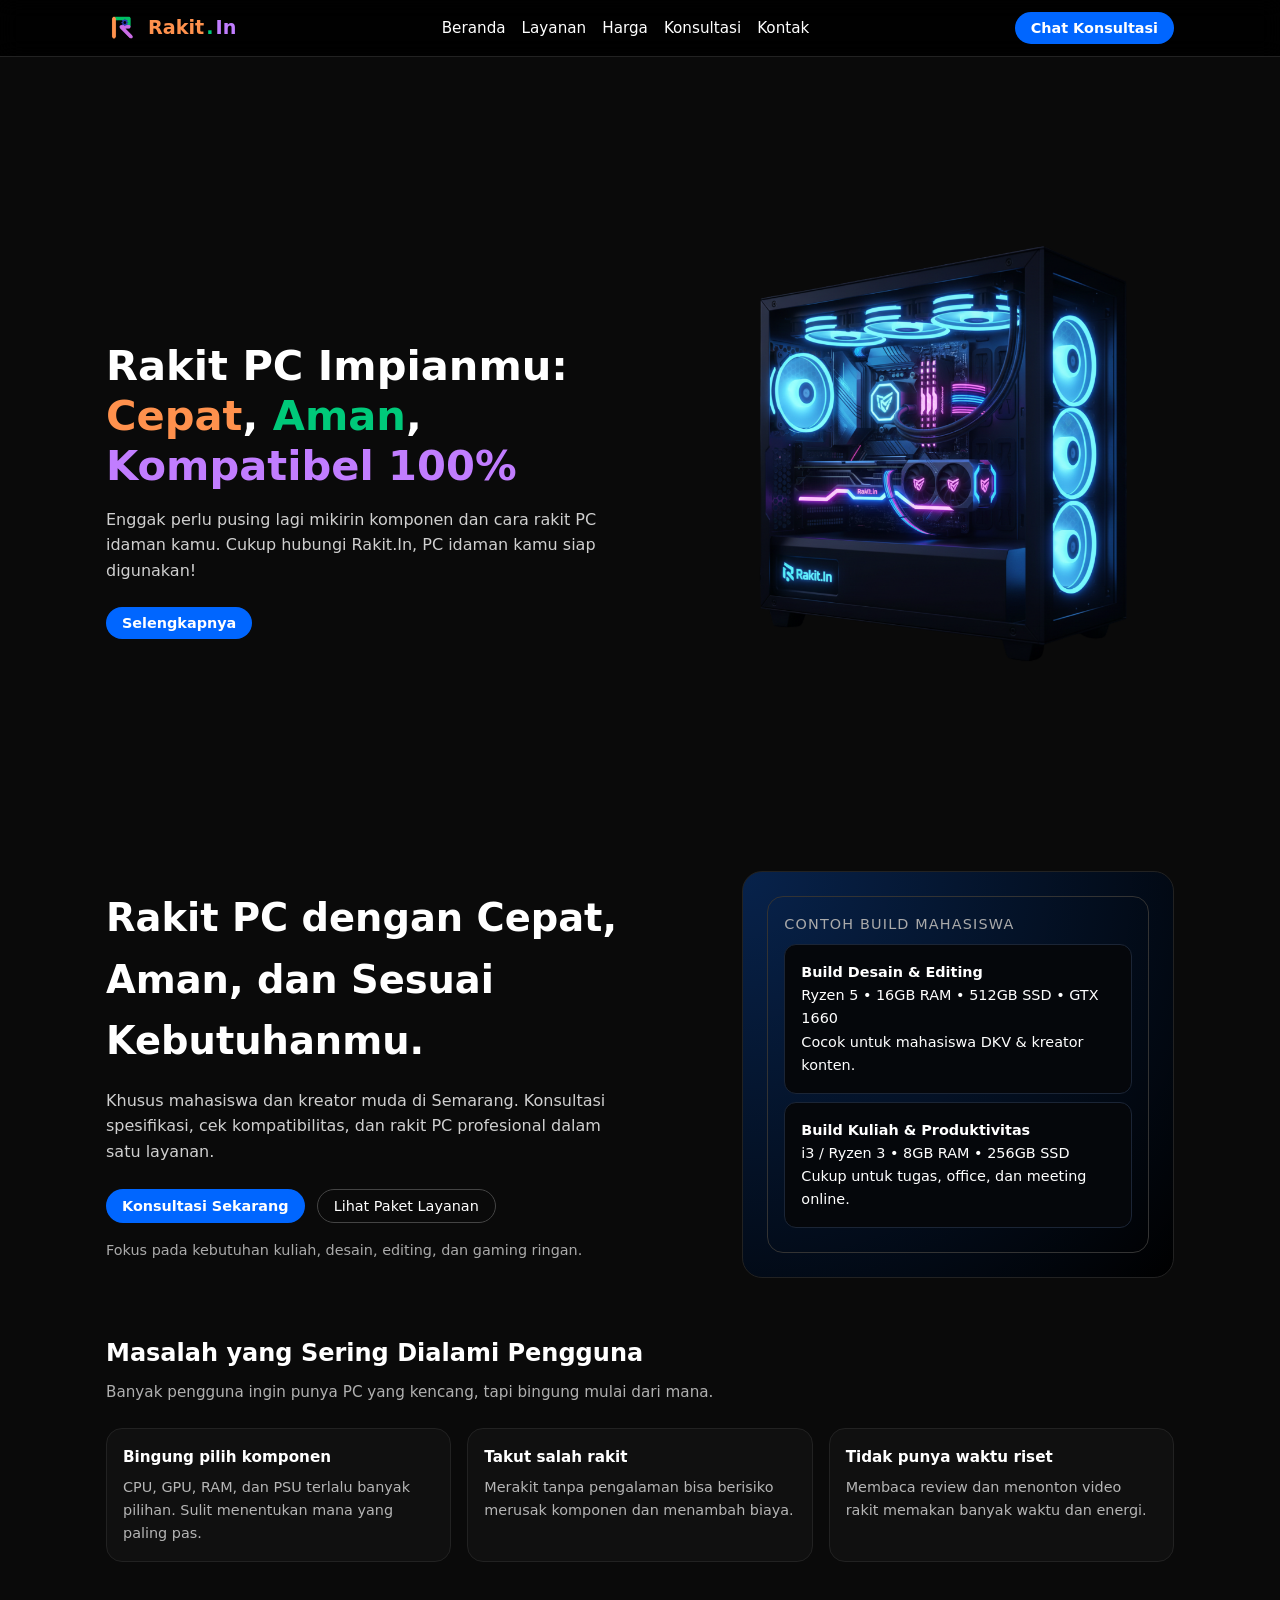
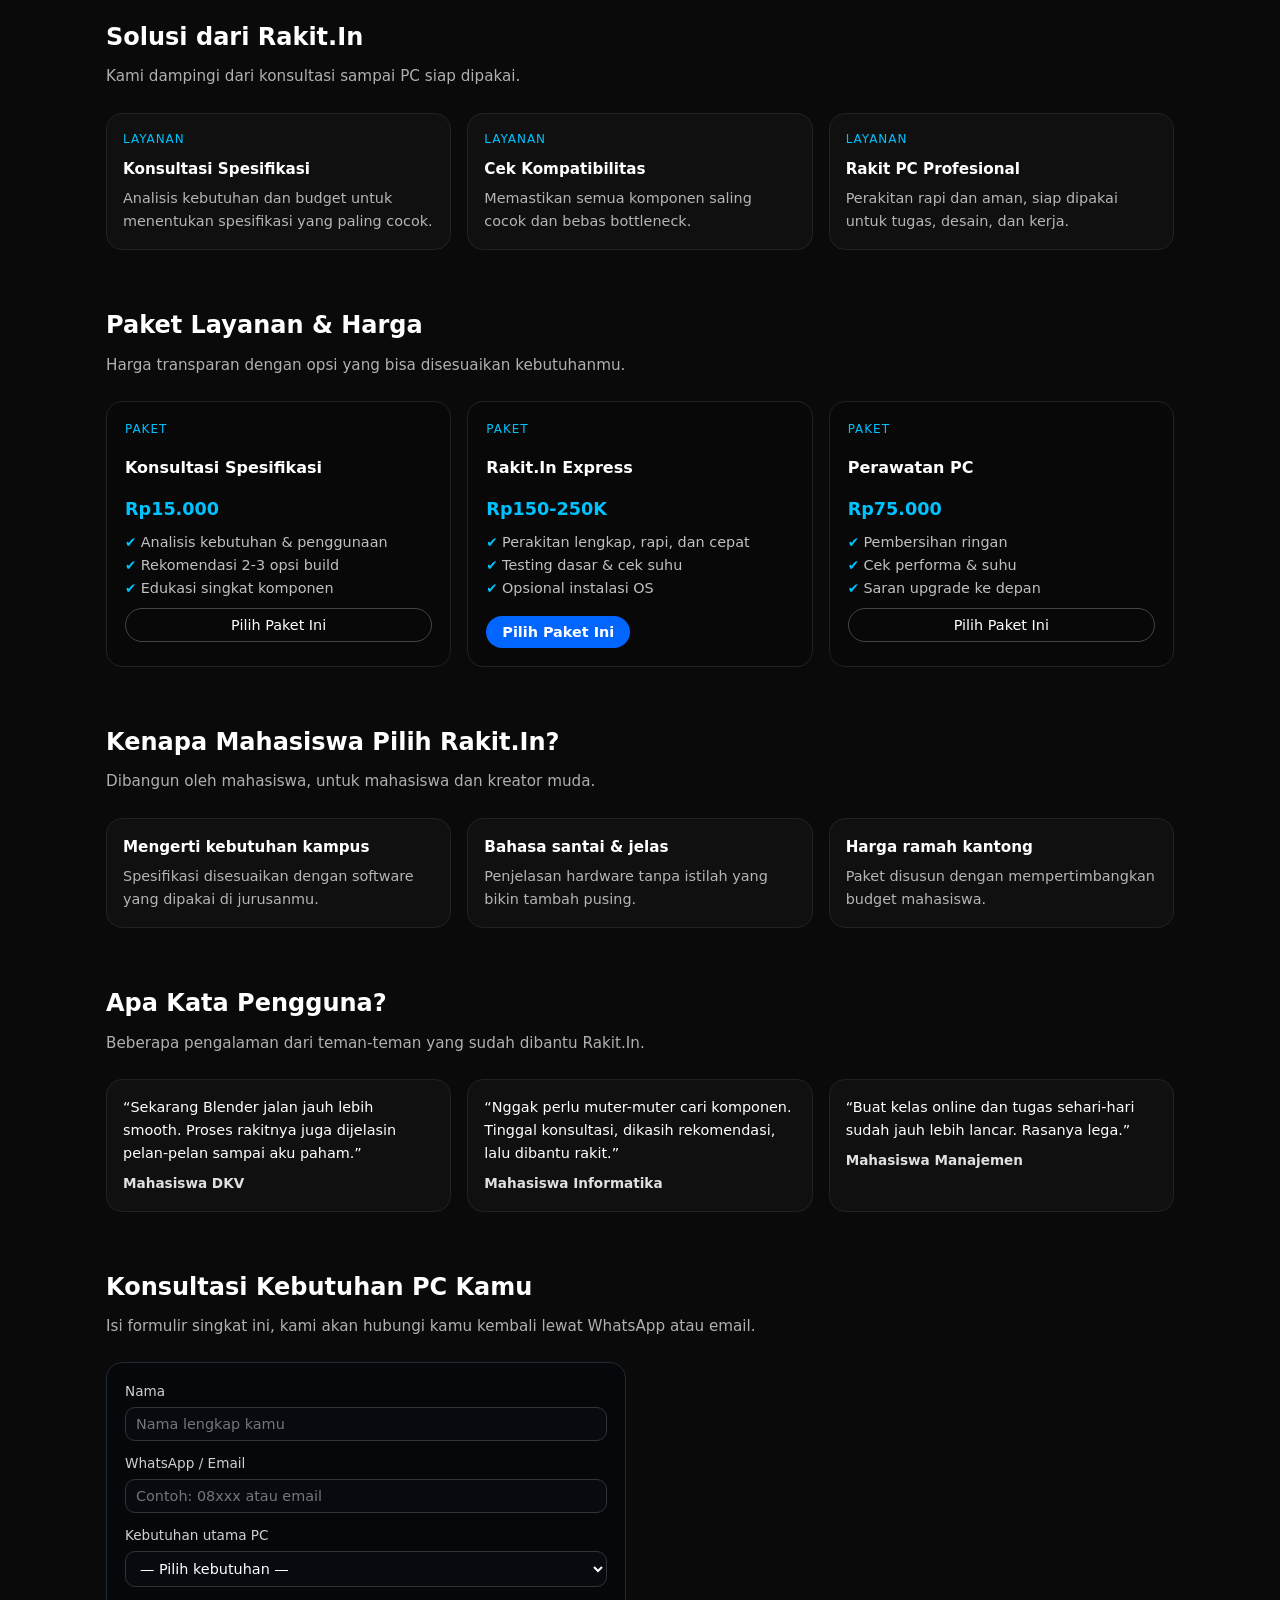
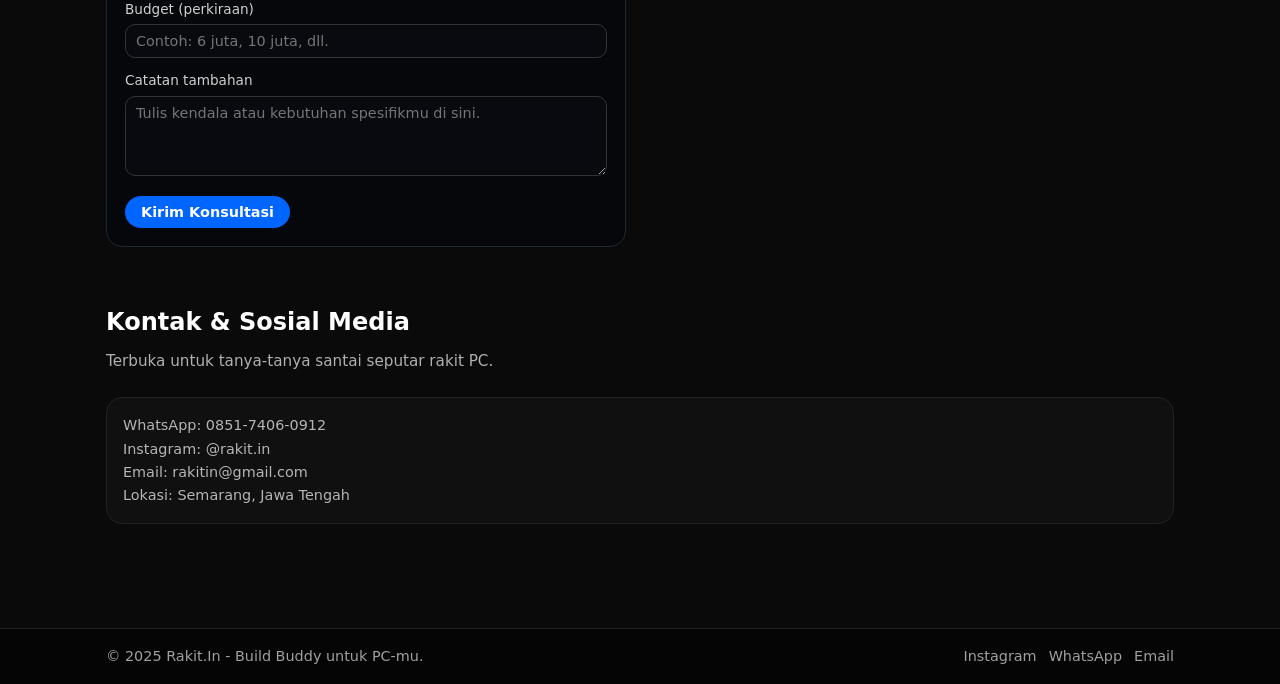
==== index.html @ 78d45878 "upload website Rakit.In" ====
<!DOCTYPE html>
<html lang="id">
<head>
  <meta charset="UTF-8">
  <title>Rakit.In - Jasa Rakit PC & Konsultasi</title>
  <meta name="viewport" content="width=device-width, initial-scale=1.0">
  <style>
    * {
      box-sizing: border-box;
      margin: 0;
      padding: 0;
      font-family: system-ui, -apple-system, BlinkMacSystemFont, "Segoe UI", sans-serif;
    }

    body {
      background: #0a0a0a;
      color: #ffffff;
      line-height: 1.6;
    }

    a {
      color: inherit;
      text-decoration: none;
    }

    header {
      position: sticky;
      top: 0;
      z-index: 10;
      background: rgba(0, 0, 0, 0.9);
      backdrop-filter: blur(10px);
      border-bottom: 1px solid #222;
    }

    .logo-link {
      display: flex;
      align-items: center;
      gap: 10px;
      text-decoration: none;
      cursor: pointer;
    }

    .logo-img {
      width: 32px;
      height: 32px;
      object-fit: contain;
    }

    .logo-text {
      font-weight: 700;
      font-size: 1.2rem;
      display: flex;
      align-items: center;
      gap: 0px;
    }

    .logo-text .rakit {
      color: #ff914d;
    }

    .logo-text .dot {
      color: #00c97a;
      margin: 0 2px;
    }

    .logo-text .in {
      color: #c17dff;
    }


    .nav-container {
      max-width: 1100px;
      margin: 0 auto;
      padding: 12px 16px;
      display: flex;
      align-items: center;
      justify-content: space-between;
    }

    nav ul {
      list-style: none;
      display: flex;
      gap: 16px;
      font-size: 0.95rem;
    }

    nav ul li a {
        color: #ffffff;
        text-decoration: none;
        transition: 0.2s;
      }

      nav ul li a:hover {
        color: #00c2ff;
      }

    .btn-primary {
      background: #0066ff;
      color: #ffffff;
      border: none;
      padding: 8px 16px;
      border-radius: 999px;
      cursor: pointer;
      font-size: 0.9rem;
      font-weight: 600;
    }

    
    .btn-outline {
      background: transparent;
      color: #ffffff;
      border: 1px solid #444;
      padding: 8px 16px;
      border-radius: 999px;
      cursor: pointer;
      font-size: 0.9rem;
    }

    .btn-primary, .btn-outline {
      transition: transform 0.15s ease, box-shadow 0.15s ease;
    }

    .btn-primary:hover, .btn-outline:hover {
      transform: translateY(-2px) scale(1.04);
      box-shadow: 0 6px 16px rgba(0, 102, 255, 0.25);
    }

    main {
      max-width: 1100px;
      margin: 0 auto;
      padding: 24px 16px 64px;
    }

    section {
      margin-top: 56px;
    }

    /* Hero */
    .hero {
      display: grid;
      grid-template-columns: minmax(0, 1.4fr) minmax(0, 1fr);
      gap: 32px;
      align-items: center;
      margin-top: 32px;
    }

    .hero-title {
      font-size: 2.4rem;
      font-weight: 700;
      margin-bottom: 16px;
    }

    .hero-subtitle {
      font-size: 1rem;
      color: #d0d0d0;
      margin-bottom: 24px;
      max-width: 520px;
    }

    .hero-buttons {
      display: flex;
      gap: 12px;
      margin-bottom: 16px;
    }

    .hero-note {
      font-size: 0.9rem;
      color: #aaaaaa;
    }

    .hero-visual {
      border-radius: 20px;
      border: 1px solid #222;
      background: radial-gradient(circle at top left, #0066ff44, #000000);
      min-height: 220px;
      display: flex;
      align-items: center;
      justify-content: center;
      padding: 24px;
    }

    .hero-visual-inner {
      border-radius: 16px;
      border: 1px solid #333;
      padding: 16px;
      width: 100%;
    }

    .hero-visual-title {
      font-size: 0.9rem;
      text-transform: uppercase;
      letter-spacing: 0.08em;
      color: #aaaaaa;
      margin-bottom: 8px;
    }

    .hero-visual-box {
      border-radius: 12px;
      padding: 16px;
      background: #05070b;
      border: 1px solid #1b2536;
      margin-bottom: 8px;
      font-size: 0.9rem;
    }

    .hero-new {
      display: flex;
      align-items: center;
      justify-content: space-between;
      gap: 40px;
      margin-top: 60px;
      padding: 20px 0;
    }

    .hero-new-content {
      max-width: 520px;
    }

    .hero-new-title {
      font-size: 2.6rem;
      font-weight: 800;
      line-height: 1.2;
      margin-bottom: 16px;
    }

    .orange { color: #ff914d; }
    .green { color: #00c97a; }
    .purple { color: #c17dff; }

    .hero-new-subtitle {
      font-size: 1rem;
      color: #d0d0d0;
      margin-bottom: 24px;
      max-width: 500px;
    }

    .hero-new-image img {
      width: 460px;
      border-radius: 12px;
      user-select: none;
    }

    @media (max-width: 900px) {
      .hero-new {
        flex-direction: column;
        text-align: center;
      }

      .hero-new-image img {
        width: 80%;
      }
    }


    /* Generic section styles */
    .section-title {
      font-size: 1.5rem;
      font-weight: 650;
      margin-bottom: 8px;
    }

    .section-subtitle {
      font-size: 0.95rem;
      color: #b0b0b0;
      margin-bottom: 24px;
    }

    .grid-3 {
      display: grid;
      grid-template-columns: repeat(3, minmax(0, 1fr));
      gap: 16px;
    }

    .card {
      border-radius: 16px;
      border: 1px solid #222;
      background: #101010;
      padding: 16px;
      font-size: 0.95rem;
    }

    .card-title {
      font-weight: 600;
      margin-bottom: 6px;
    }

    .card-tag {
      font-size: 0.75rem;
      color: #00c2ff;
      text-transform: uppercase;
      letter-spacing: 0.08em;
      margin-bottom: 8px;
    }

    .muted {
      color: #b5b5b5;
      font-size: 0.9rem;
    }

    /* Pricing */
    .pricing-card {
      border-radius: 16px;
      border: 1px solid #222;
      background: #080808;
      padding: 18px;
      display: flex;
      flex-direction: column;
      gap: 8px;
    }

    .price {
      font-size: 1.1rem;
      font-weight: 650;
      color: #00c2ff;
    }

    ul.checklist {
      list-style: none;
      font-size: 0.9rem;
      color: #c0c0c0;
    }

    ul.checklist li::before {
      content: "✔ ";
      color: #00c2ff;
      font-size: 0.85rem;
    }

    .pricing-card .btn-primary {
      margin-top: 8px;
      align-self: flex-start;
    }

    /* Testimonials */
    .testimonial {
      font-size: 0.9rem;
    }

    .testimonial-name {
      margin-top: 8px;
      font-weight: 600;
      font-size: 0.85rem;
      color: #e0e0e0;
    }

    /* Form */
    .form-card {
      border-radius: 16px;
      border: 1px solid #1f2933;
      background: #05070b;
      padding: 18px;
      max-width: 520px;
    }

    .form-group {
      margin-bottom: 12px;
    }

    label {
      display: block;
      font-size: 0.85rem;
      margin-bottom: 4px;
      color: #d0d0d0;
    }

    input, select, textarea {
      width: 100%;
      padding: 8px 10px;
      border-radius: 10px;
      border: 1px solid #333;
      background: #080a10;
      color: #ffffff;
      font-size: 0.9rem;
    }

    textarea {
      resize: vertical;
      min-height: 80px;
    }

    /* Footer */
    footer {
      border-top: 1px solid #222;
      background: #050505;
      margin-top: 40px;
    }

    .footer-inner {
      max-width: 1100px;
      margin: 0 auto;
      padding: 16px;
      font-size: 0.9rem;
      display: flex;
      flex-wrap: wrap;
      justify-content: space-between;
      gap: 8px;
      color: #a0a0a0;
    }

    .footer-links {
      display: flex;
      gap: 12px;
      font-size: 0.9rem;
    }

    @media (max-width: 800px) {
      .hero {
        grid-template-columns: minmax(0, 1fr);
      }
      .grid-3 {
        grid-template-columns: minmax(0, 1fr);
      }
      nav ul {
        display: none;
      }
    }
  </style>
</head>
<body>
  <header>
    <div class="nav-container">
      <a href="index.html" class="logo-link">
        <img src="logo_rakitin.png" class="logo-img" alt="Logo">
        <span class="logo-text">
          <span class="rakit">Rakit</span><span class="dot">.</span><span class="in">In</span>
        </span>
      </a>      
      
      <nav>
        <ul>
          <li><a href="#home">Beranda</a></li>
          <li><a href="#layanan">Layanan</a></li>
          <li><a href="#harga">Harga</a></li>
          <li><a href="#konsultasi">Konsultasi</a></li>
          <li><a href="#kontak">Kontak</a></li>
        </ul>
      </nav>
      <button class="btn-primary" onclick="window.location.href='chat.html'">
        Chat Konsultasi
      </button>
    </div>
  </header>

  <main>
    <!-- HERO BARU -->
    <section id="home" class="hero-new">
      <div class="hero-new-content">
        <h1 class="hero-new-title">
          Rakit PC Impianmu:
          <br>
          <span class="orange">Cepat</span>,
          <span class="green">Aman</span>,
          <span class="purple">Kompatibel 100%</span>
        </h1>

        <p class="hero-new-subtitle">
          Enggak perlu pusing lagi mikirin komponen dan cara rakit PC idaman kamu. 
          Cukup hubungi Rakit.In, PC idaman kamu siap digunakan!
        </p>

        <button class="btn-primary" onclick="document.getElementById('layanan').scrollIntoView({behavior:'smooth'})">
          Selengkapnya
        </button>
      </div>

      <div class="hero-new-image">
        <img src="gambar_pc.png" alt="PC Rakit.In" />
      </div>
    </section>

    
    <section id="layanan" class="hero">
      <div>
        <h1 class="hero-title">Rakit PC dengan Cepat, Aman, dan Sesuai Kebutuhanmu.</h1>
        <p class="hero-subtitle">
          Khusus mahasiswa dan kreator muda di Semarang. Konsultasi spesifikasi, cek kompatibilitas, dan rakit PC profesional dalam satu layanan.
        </p>
        <div class="hero-buttons">
          <button class="btn-primary" onclick="document.getElementById('konsultasi').scrollIntoView({behavior:'smooth'})">
            Konsultasi Sekarang
          </button>
          <button class="btn-outline" onclick="document.getElementById('layanan').scrollIntoView({behavior:'smooth'})">
            Lihat Paket Layanan
          </button>
        </div>
        <p class="hero-note">Fokus pada kebutuhan kuliah, desain, editing, dan gaming ringan.</p>
      </div>
      <div class="hero-visual">
        <div class="hero-visual-inner">
          <div class="hero-visual-title">Contoh Build Mahasiswa</div>
          <div class="hero-visual-box">
            <strong>Build Desain & Editing</strong><br>
            Ryzen 5 • 16GB RAM • 512GB SSD • GTX 1660<br>
            Cocok untuk mahasiswa DKV & kreator konten.
          </div>
          <div class="hero-visual-box">
            <strong>Build Kuliah & Produktivitas</strong><br>
            i3 / Ryzen 3 • 8GB RAM • 256GB SSD<br>
            Cukup untuk tugas, office, dan meeting online.
          </div>
        </div>
      </div>
    </section>

    <!-- Masalah -->
    <section>
      <h2 class="section-title">Masalah yang Sering Dialami Pengguna</h2>
      <p class="section-subtitle">Banyak pengguna ingin punya PC yang kencang, tapi bingung mulai dari mana.</p>
      <div class="grid-3">
        <div class="card">
          <div class="card-title">Bingung pilih komponen</div>
          <p class="muted">CPU, GPU, RAM, dan PSU terlalu banyak pilihan. Sulit menentukan mana yang paling pas.</p>
        </div>
        <div class="card">
          <div class="card-title">Takut salah rakit</div>
          <p class="muted">Merakit tanpa pengalaman bisa berisiko merusak komponen dan menambah biaya.</p>
        </div>
        <div class="card">
          <div class="card-title">Tidak punya waktu riset</div>
          <p class="muted">Membaca review dan menonton video rakit memakan banyak waktu dan energi.</p>
        </div>
      </div>
    </section>

    <!-- Solusi -->
    <section>
      <h2 class="section-title">Solusi dari Rakit.In</h2>
      <p class="section-subtitle">Kami dampingi dari konsultasi sampai PC siap dipakai.</p>
      <div class="grid-3">
        <div class="card">
          <div class="card-tag">Layanan</div>
          <div class="card-title">Konsultasi Spesifikasi</div>
          <p class="muted">Analisis kebutuhan dan budget untuk menentukan spesifikasi yang paling cocok.</p>
        </div>
        <div class="card">
          <div class="card-tag">Layanan</div>
          <div class="card-title">Cek Kompatibilitas</div>
          <p class="muted">Memastikan semua komponen saling cocok dan bebas bottleneck.</p>
        </div>
        <div class="card">
          <div class="card-tag">Layanan</div>
          <div class="card-title">Rakit PC Profesional</div>
          <p class="muted">Perakitan rapi dan aman, siap dipakai untuk tugas, desain, dan kerja.</p>
        </div>
      </div>
    </section>

    <!-- Harga / Paket -->
    <section id="harga">
      <h2 class="section-title">Paket Layanan & Harga</h2>
      <p class="section-subtitle">Harga transparan dengan opsi yang bisa disesuaikan kebutuhanmu.</p>
      <div class="grid-3">
        <div class="pricing-card">
          <div class="card-tag">Paket</div>
          <div class="card-title">Konsultasi Spesifikasi</div>
          <div class="price">Rp15.000</div>
          <ul class="checklist">
            <li>Analisis kebutuhan & penggunaan</li>
            <li>Rekomendasi 2-3 opsi build</li>
            <li>Edukasi singkat komponen</li>
          </ul>
          <button class="btn-outline" onclick="document.getElementById('konsultasi').scrollIntoView({behavior:'smooth'})">Pilih Paket Ini</button>
        </div>
        <div class="pricing-card">
          <div class="card-tag">Paket</div>
          <div class="card-title">Rakit.In Express</div>
          <div class="price">Rp150-250K</div>
          <ul class="checklist">
            <li>Perakitan lengkap, rapi, dan cepat</li>
            <li>Testing dasar & cek suhu</li>
            <li>Opsional instalasi OS</li>
          </ul>
          <button class="btn-primary" onclick="document.getElementById('konsultasi').scrollIntoView({behavior:'smooth'})">Pilih Paket Ini</button>
        </div>
        <div class="pricing-card">
          <div class="card-tag">Paket</div>
          <div class="card-title">Perawatan PC</div>
          <div class="price">Rp75.000</div>
          <ul class="checklist">
            <li>Pembersihan ringan</li>
            <li>Cek performa & suhu</li>
            <li>Saran upgrade ke depan</li>
          </ul>
          <button class="btn-outline" onclick="document.getElementById('konsultasi').scrollIntoView({behavior:'smooth'})">Pilih Paket Ini</button>
        </div>
      </div>
    </section>

    <!-- Kenapa Rakit.In -->
    <section>
      <h2 class="section-title">Kenapa Mahasiswa Pilih Rakit.In?</h2>
      <p class="section-subtitle">Dibangun oleh mahasiswa, untuk mahasiswa dan kreator muda.</p>
      <div class="grid-3">
        <div class="card">
          <div class="card-title">Mengerti kebutuhan kampus</div>
          <p class="muted">Spesifikasi disesuaikan dengan software yang dipakai di jurusanmu.</p>
        </div>
        <div class="card">
          <div class="card-title">Bahasa santai & jelas</div>
          <p class="muted">Penjelasan hardware tanpa istilah yang bikin tambah pusing.</p>
        </div>
        <div class="card">
          <div class="card-title">Harga ramah kantong</div>
          <p class="muted">Paket disusun dengan mempertimbangkan budget mahasiswa.</p>
        </div>
      </div>
    </section>

    <!-- Testimoni -->
    <section>
      <h2 class="section-title">Apa Kata Pengguna?</h2>
      <p class="section-subtitle">Beberapa pengalaman dari teman-teman yang sudah dibantu Rakit.In.</p>
      <div class="grid-3">
        <div class="card testimonial">
          <p>“Sekarang Blender jalan jauh lebih smooth. Proses rakitnya juga dijelasin pelan-pelan sampai aku paham.”</p>
          <div class="testimonial-name">Mahasiswa DKV</div>
        </div>
        <div class="card testimonial">
          <p>“Nggak perlu muter-muter cari komponen. Tinggal konsultasi, dikasih rekomendasi, lalu dibantu rakit.”</p>
          <div class="testimonial-name">Mahasiswa Informatika</div>
        </div>
        <div class="card testimonial">
          <p>“Buat kelas online dan tugas sehari-hari sudah jauh lebih lancar. Rasanya lega.”</p>
          <div class="testimonial-name">Mahasiswa Manajemen</div>
        </div>
      </div>
    </section>

    <!-- Form Konsultasi -->
    <section id="konsultasi">
      <h2 class="section-title">Konsultasi Kebutuhan PC Kamu</h2>
      <p class="section-subtitle">Isi formulir singkat ini, kami akan hubungi kamu kembali lewat WhatsApp atau email.</p>
      <div class="form-card">
        <div class="form-group">
          <label for="nama">Nama</label>
          <input id="nama" type="text" placeholder="Nama lengkap kamu">
        </div>
        <div class="form-group">
          <label for="kontak">WhatsApp / Email</label>
          <input id="kontak" type="text" placeholder="Contoh: 08xxx atau email">
        </div>
        <div class="form-group">
          <label for="kebutuhan">Kebutuhan utama PC</label>
          <select id="kebutuhan">
            <option>— Pilih kebutuhan —</option>
            <option>Kuliah & tugas</option>
            <option>Desain grafis / DKV</option>
            <option>Video editing</option>
            <option>3D & animasi</option>
            <option>Gaming</option>
          </select>
        </div>
        <div class="form-group">
          <label for="budget">Budget (perkiraan)</label>
          <input id="budget" type="text" placeholder="Contoh: 6 juta, 10 juta, dll.">
        </div>
        <div class="form-group">
          <label for="pesan">Catatan tambahan</label>
          <textarea id="pesan" placeholder="Tulis kendala atau kebutuhan spesifikmu di sini."></textarea>
        </div>
        <button class="btn-primary">Kirim Konsultasi</button>
      </div>
    </section>

    <!-- Kontak -->
    <section id="kontak">
      <h2 class="section-title">Kontak & Sosial Media</h2>
      <p class="section-subtitle">Terbuka untuk tanya-tanya santai seputar rakit PC.</p>
      <div class="card">
        <p class="muted">
          WhatsApp: 0851-7406-0912<br>
          Instagram: @rakit.in<br>
          Email: rakitin@gmail.com<br>
          Lokasi: Semarang, Jawa Tengah
        </p>
      </div>
    </section>
  </main>

  <footer>
    <div class="footer-inner">
      <div>© 2025 Rakit.In - Build Buddy untuk PC-mu.</div>
      <div class="footer-links">
        <span>Instagram</span>
        <span>WhatsApp</span>
        <span>Email</span>
      </div>
    </div>
  </footer>
  
  <script>
    document.querySelector(".form-card button").addEventListener("click", function () {
      const nama = document.getElementById("nama").value;
      const kontak = document.getElementById("kontak").value;
      const kebutuhan = document.getElementById("kebutuhan").value;
      const budget = document.getElementById("budget").value;
      const pesan = document.getElementById("pesan").value;
    
      // encode dan redirect
      const params = new URLSearchParams({
        nama, kontak, kebutuhan, budget, pesan
      });
    
      window.location.href = "chat.html?" + params.toString();
    });
    </script>
    
</body>
</html>
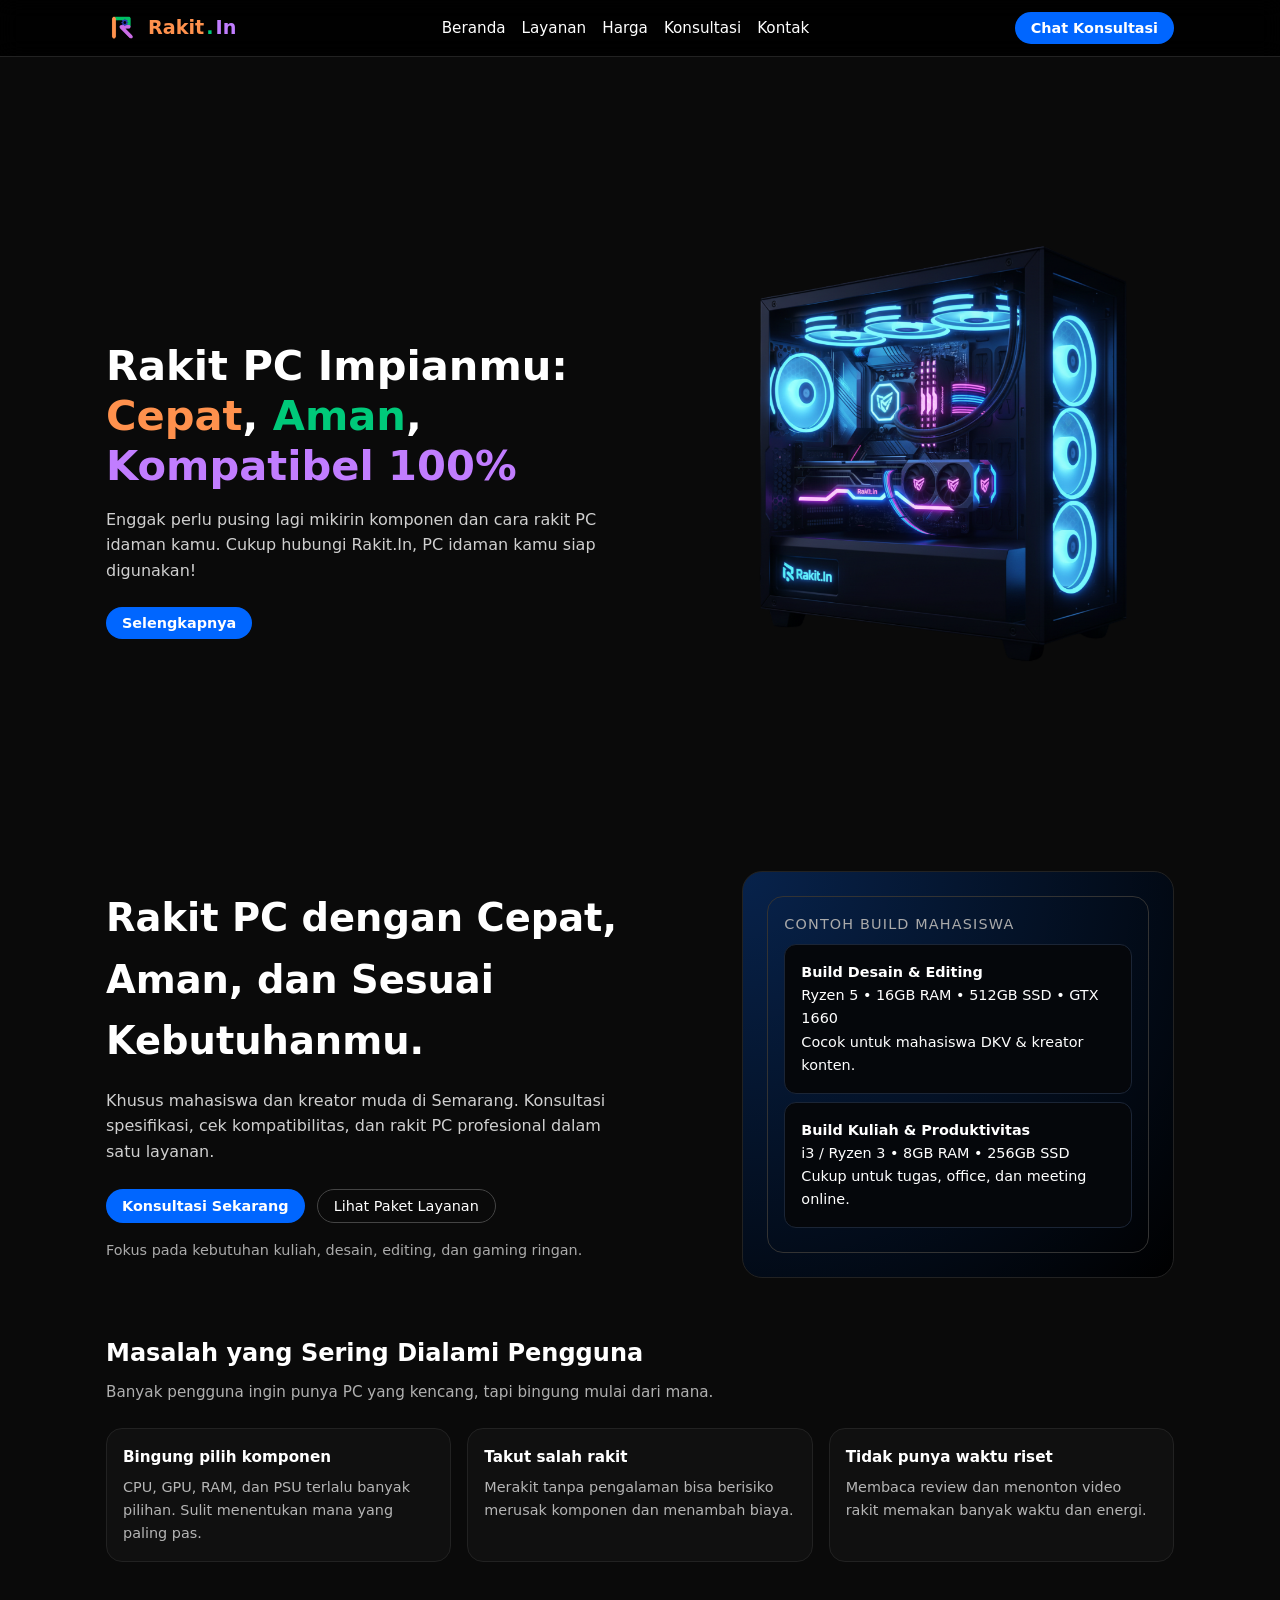
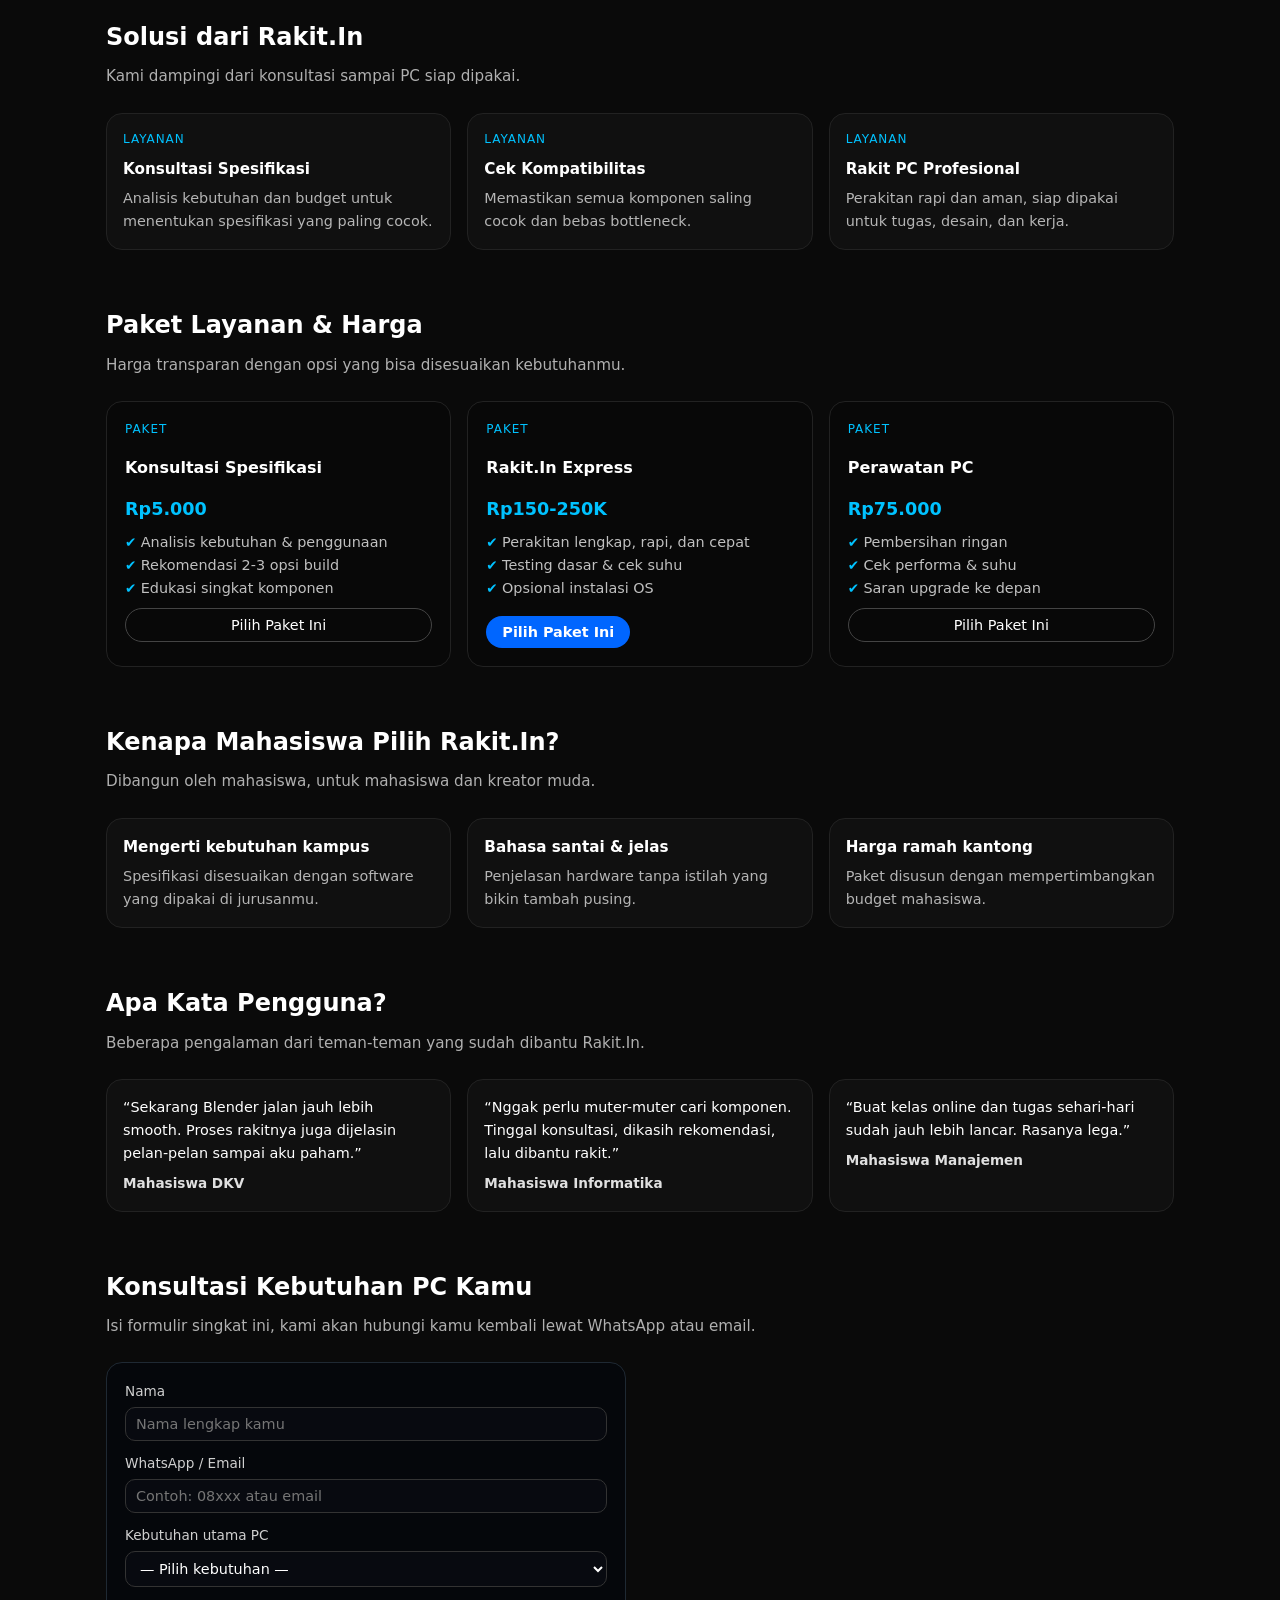
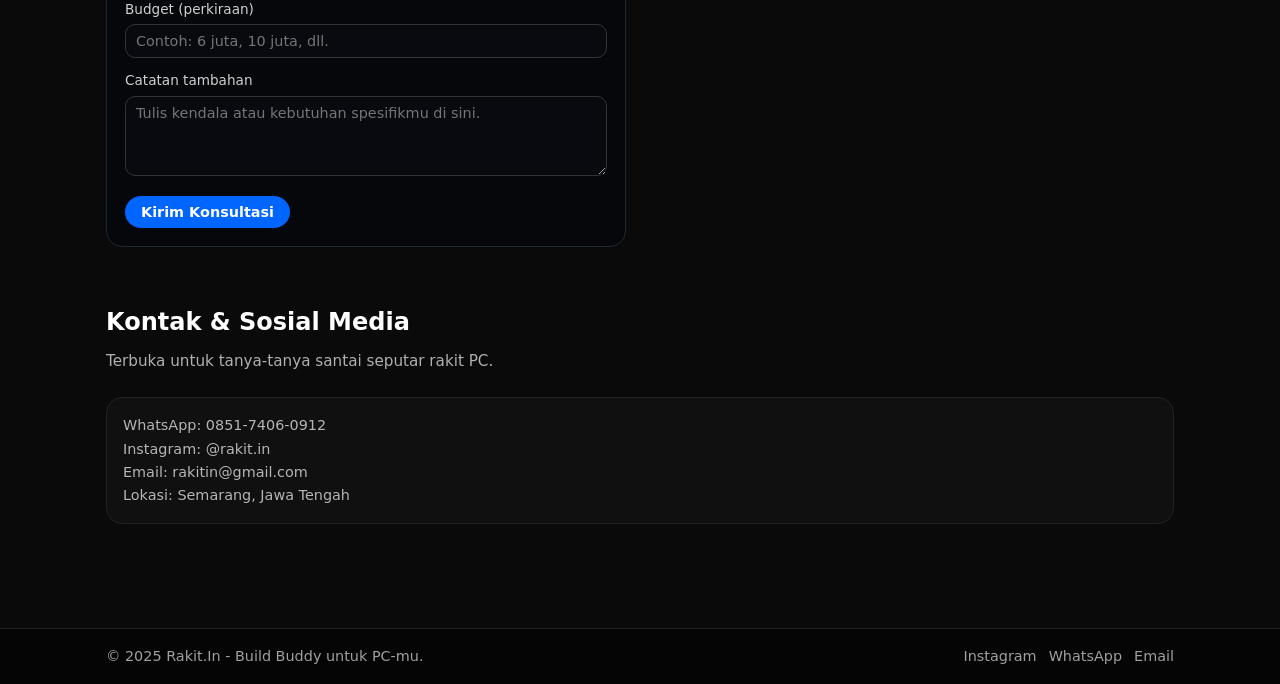
==== commit 33438ed6: "revisi website Rakit.In harga" ====
--- a/index.html
+++ b/index.html
@@ -251,8 +251,7 @@
       }
     }
 
-
-    /* Generic section styles */
+  
     .section-title {
       font-size: 1.5rem;
       font-weight: 650;
@@ -479,7 +478,7 @@
           <button class="btn-primary" onclick="document.getElementById('konsultasi').scrollIntoView({behavior:'smooth'})">
             Konsultasi Sekarang
           </button>
-          <button class="btn-outline" onclick="document.getElementById('layanan').scrollIntoView({behavior:'smooth'})">
+          <button class="btn-outline" onclick="document.getElementById('harga').scrollIntoView({behavior:'smooth'})">
             Lihat Paket Layanan
           </button>
         </div>
@@ -553,7 +552,7 @@
         <div class="pricing-card">
           <div class="card-tag">Paket</div>
           <div class="card-title">Konsultasi Spesifikasi</div>
-          <div class="price">Rp15.000</div>
+          <div class="price">Rp5.000</div>
           <ul class="checklist">
             <li>Analisis kebutuhan & penggunaan</li>
             <li>Rekomendasi 2-3 opsi build</li>
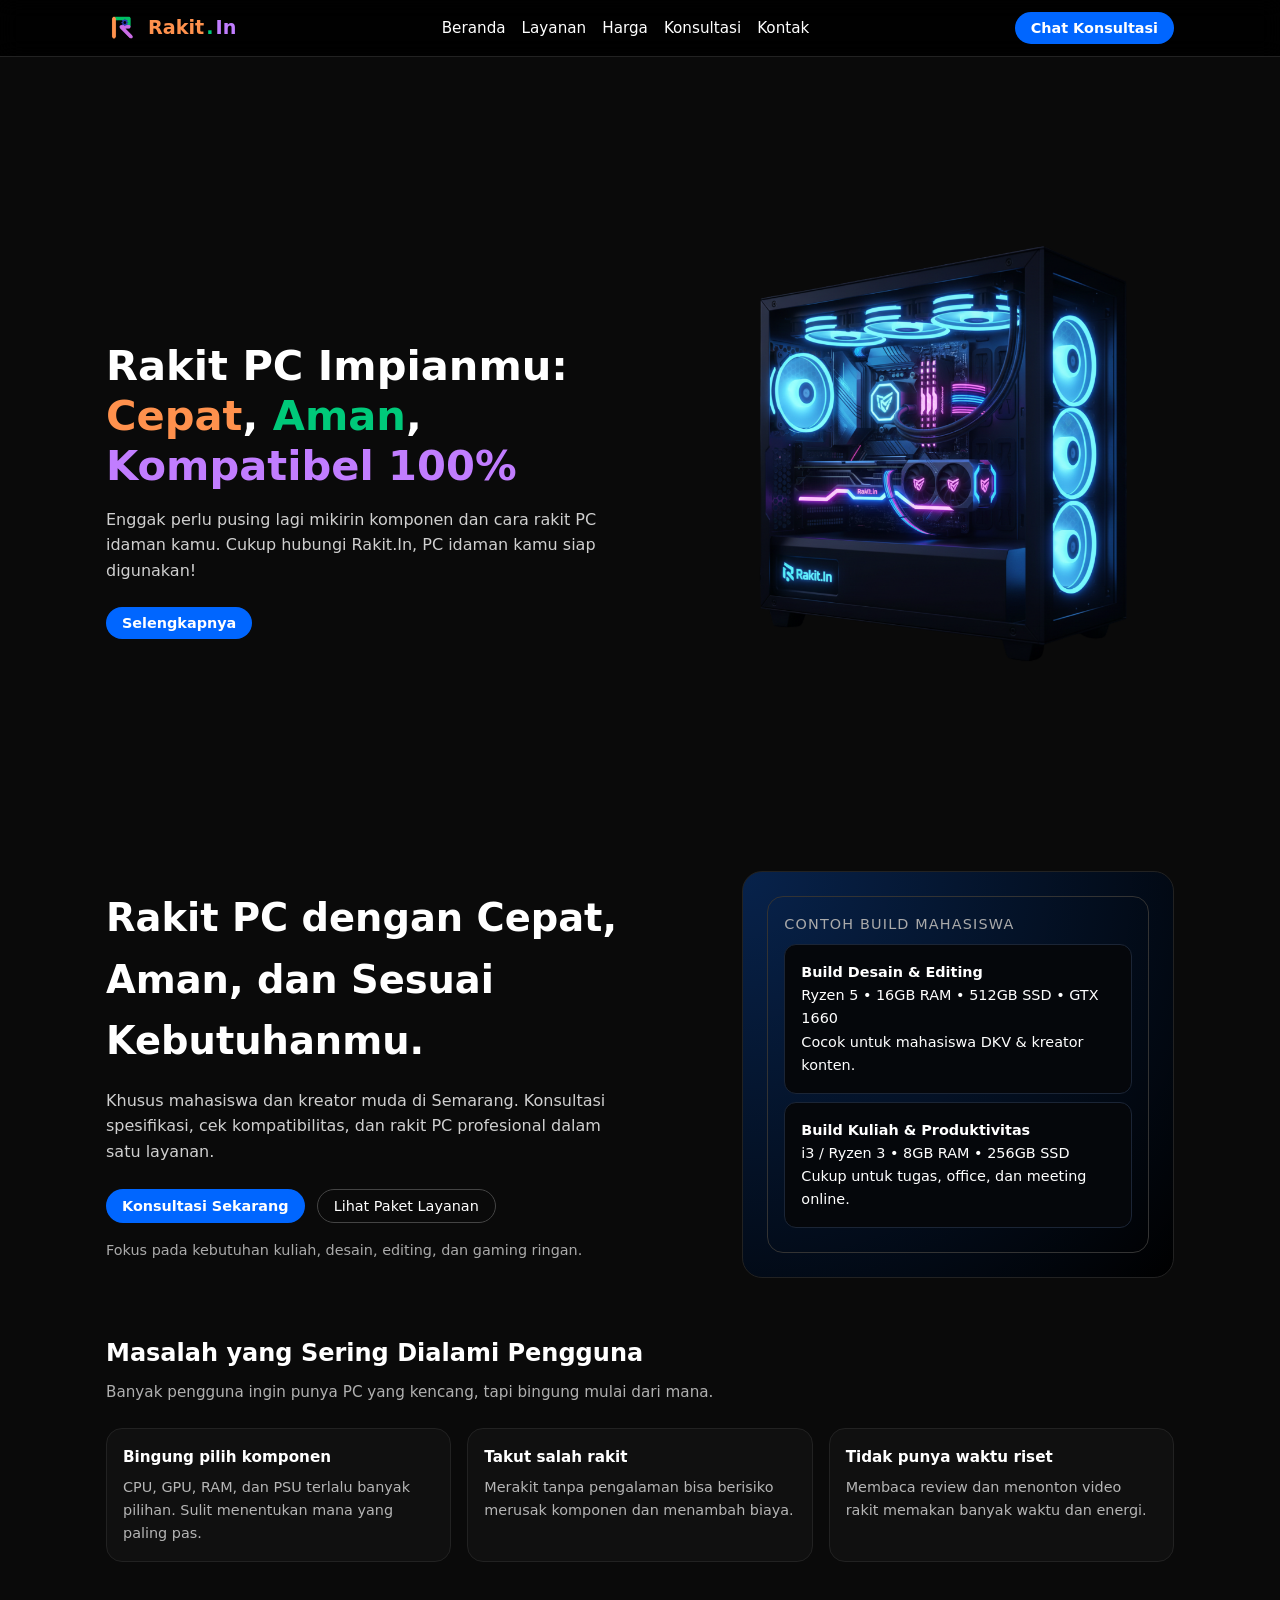
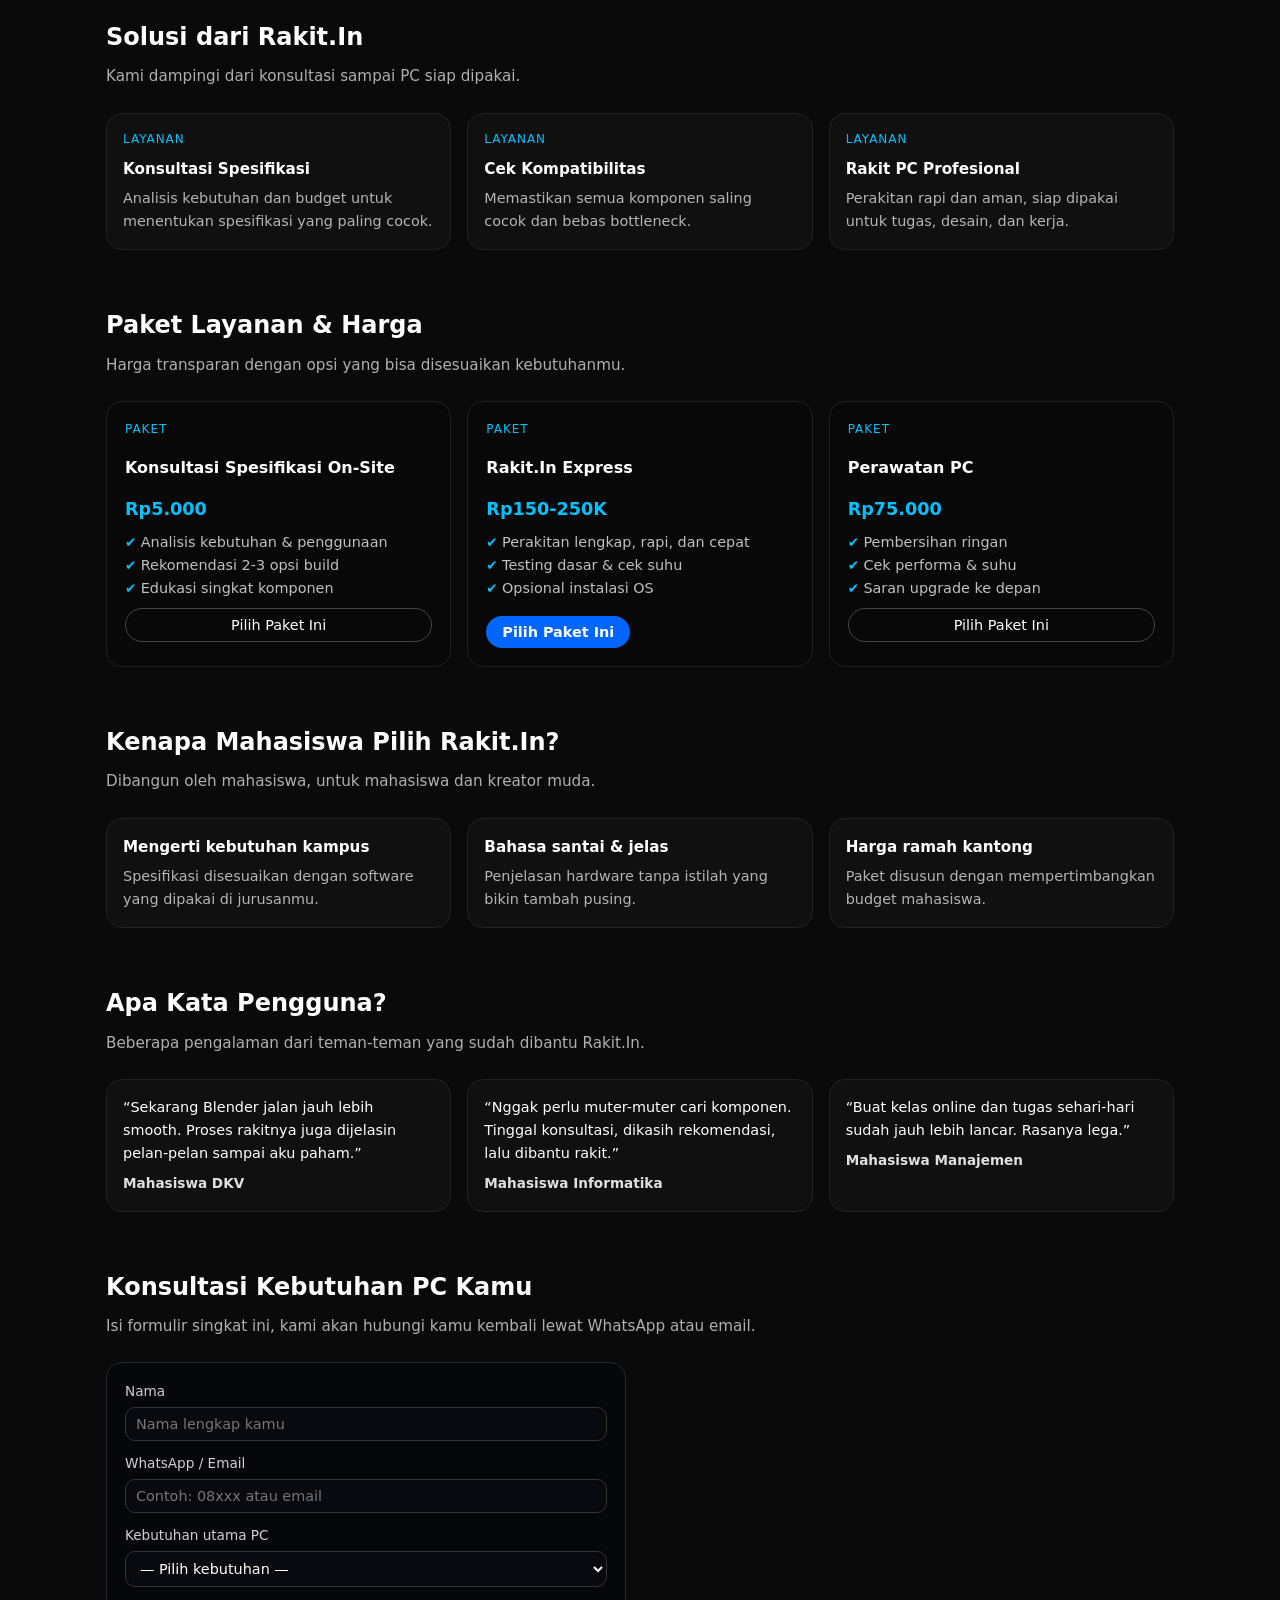
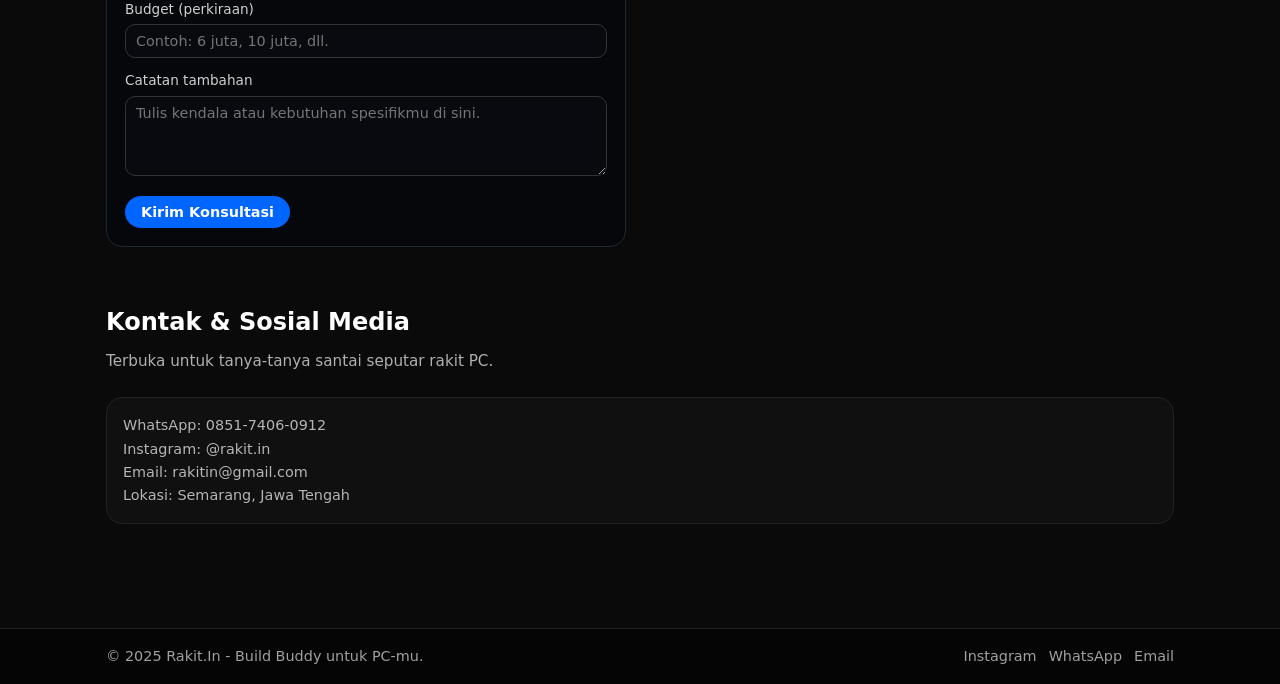
==== commit 373f2d50: "revisi website Rakit.In keterangan harga" ====
--- a/index.html
+++ b/index.html
@@ -551,7 +551,7 @@
       <div class="grid-3">
         <div class="pricing-card">
           <div class="card-tag">Paket</div>
-          <div class="card-title">Konsultasi Spesifikasi</div>
+          <div class="card-title">Konsultasi Spesifikasi On-Site</div>
           <div class="price">Rp5.000</div>
           <ul class="checklist">
             <li>Analisis kebutuhan & penggunaan</li>
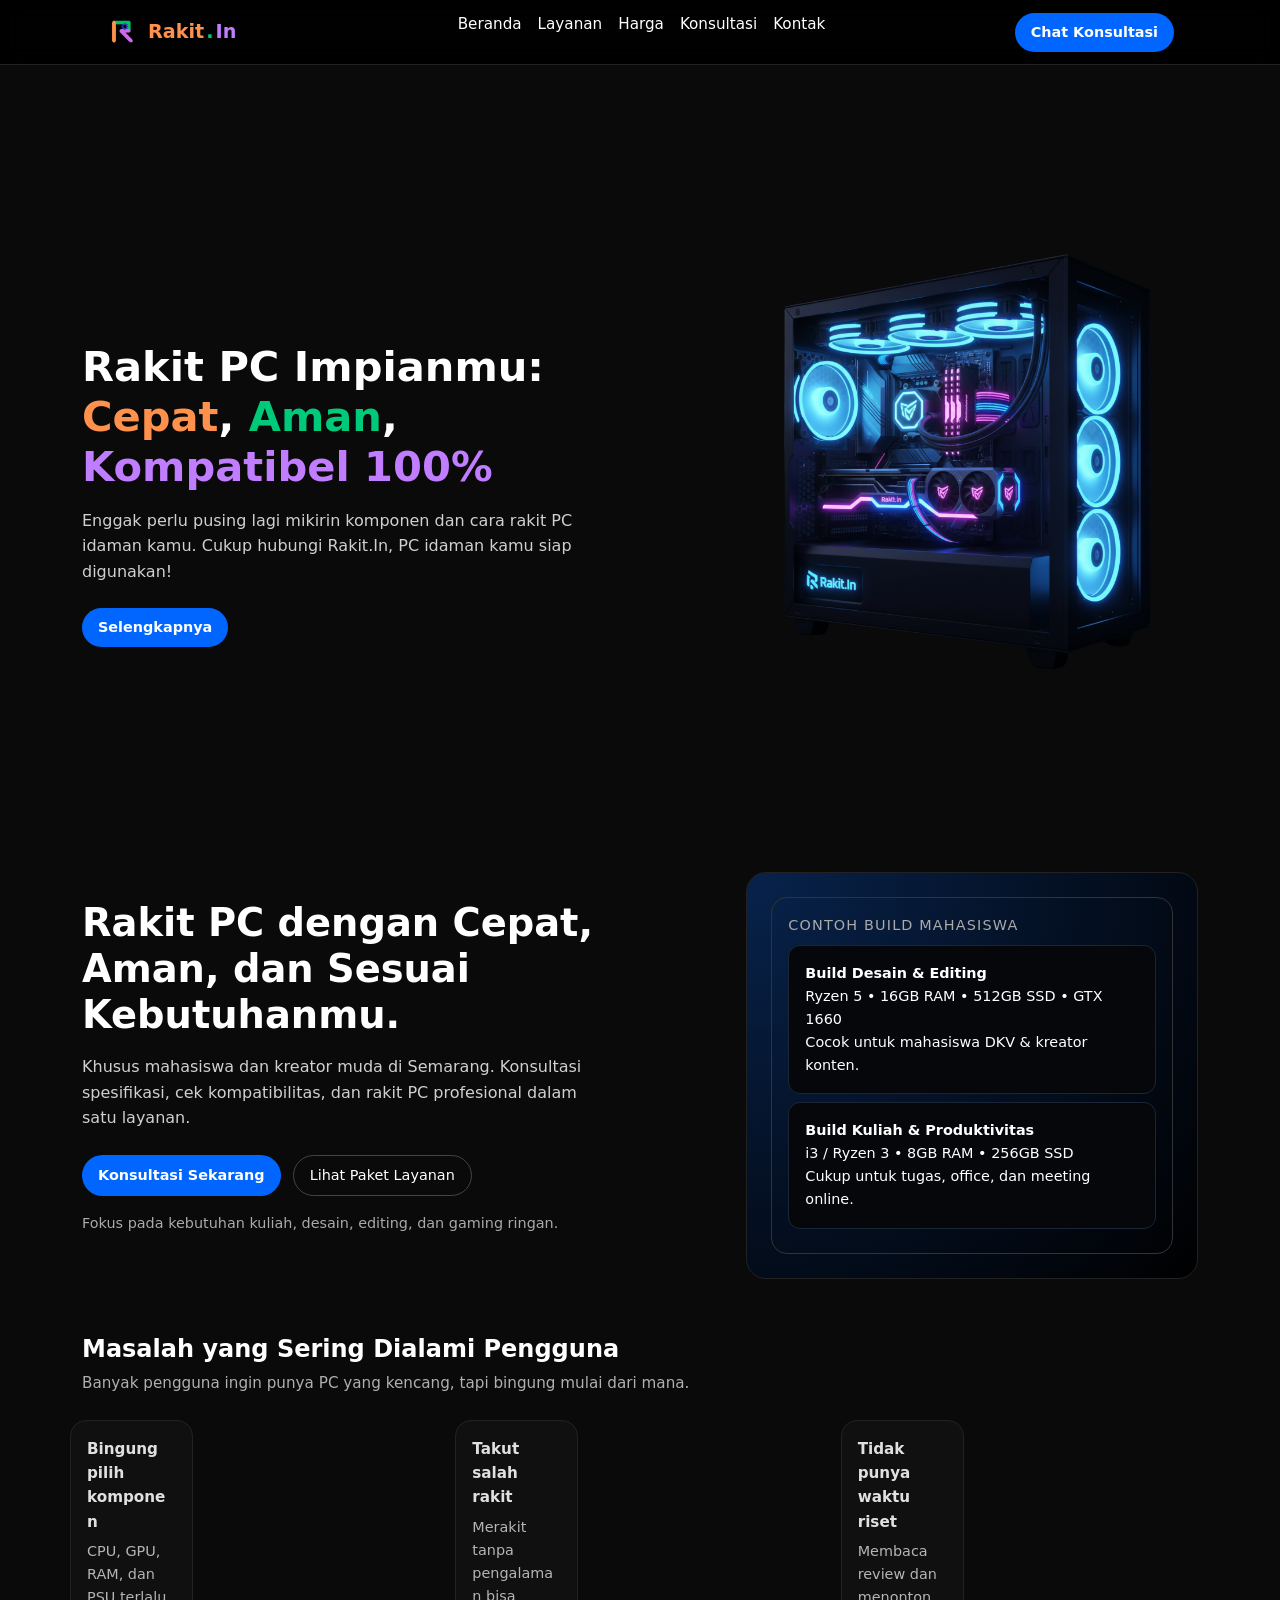
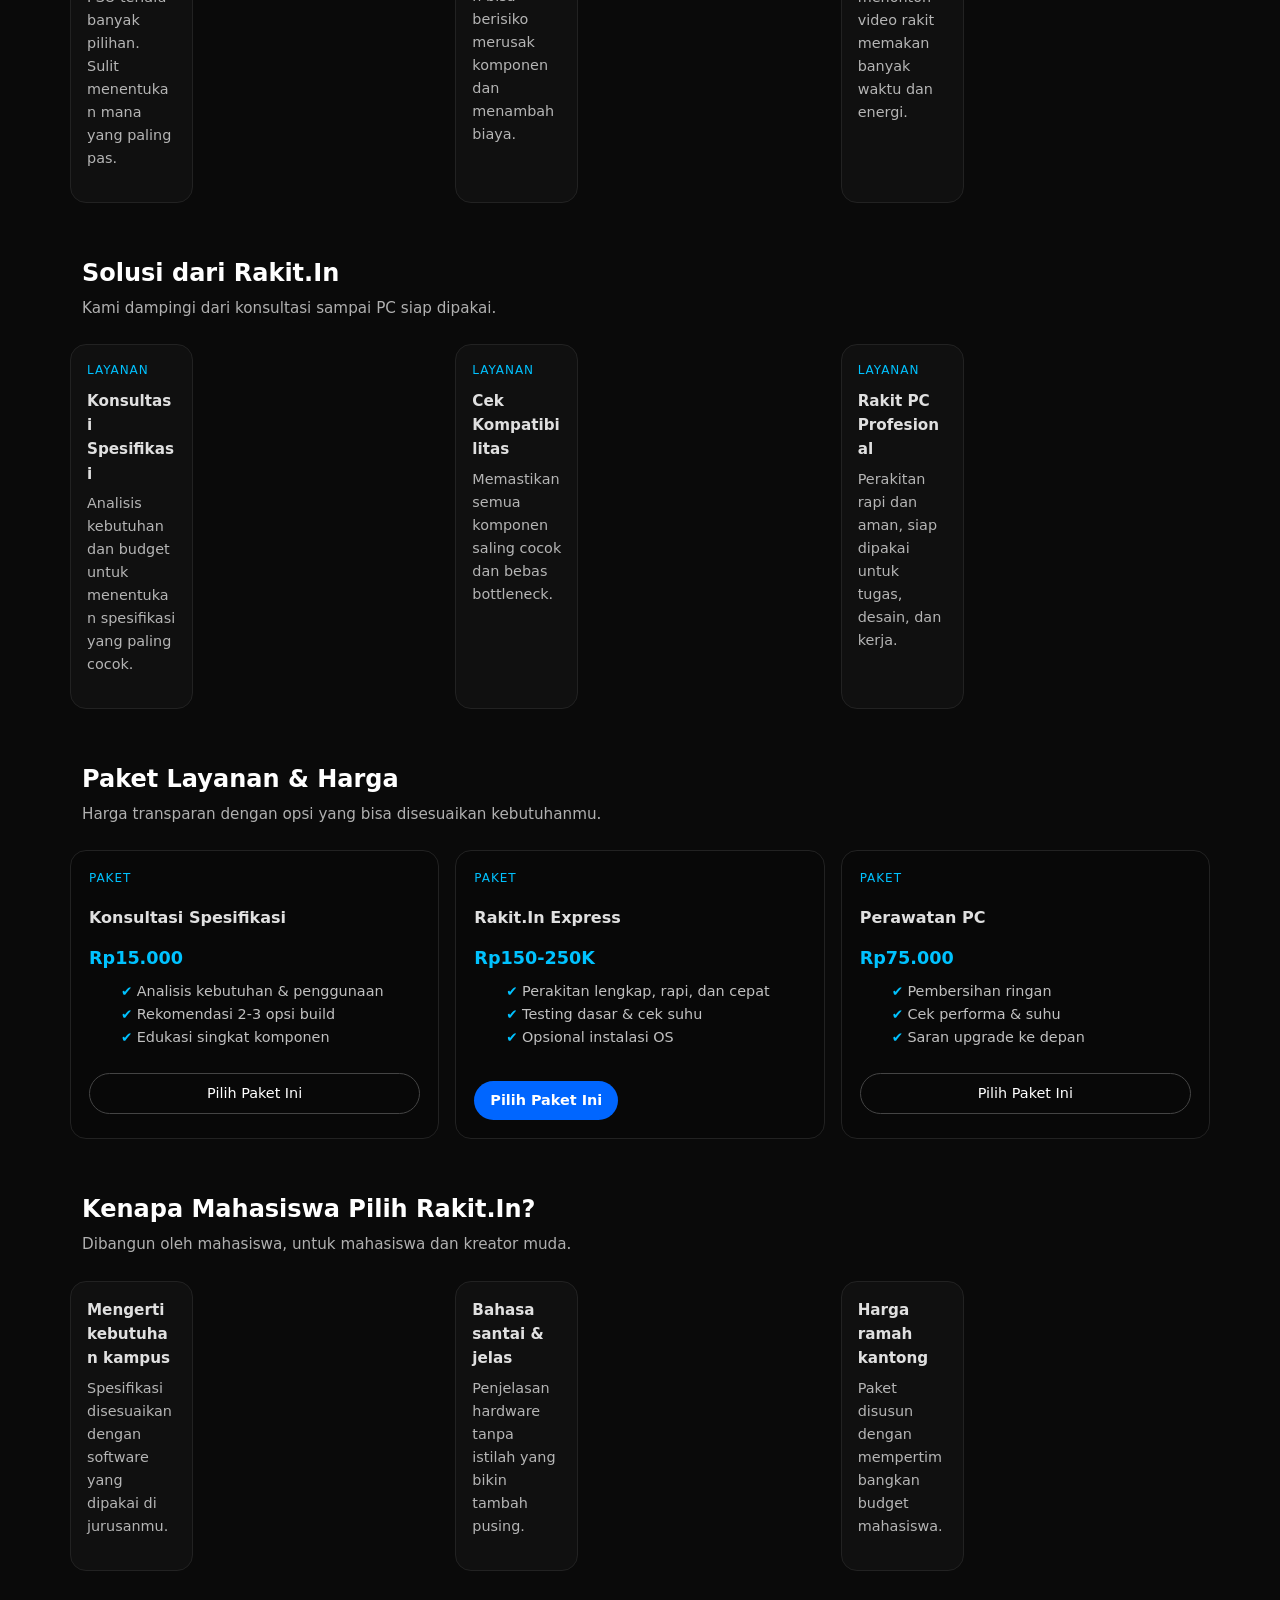
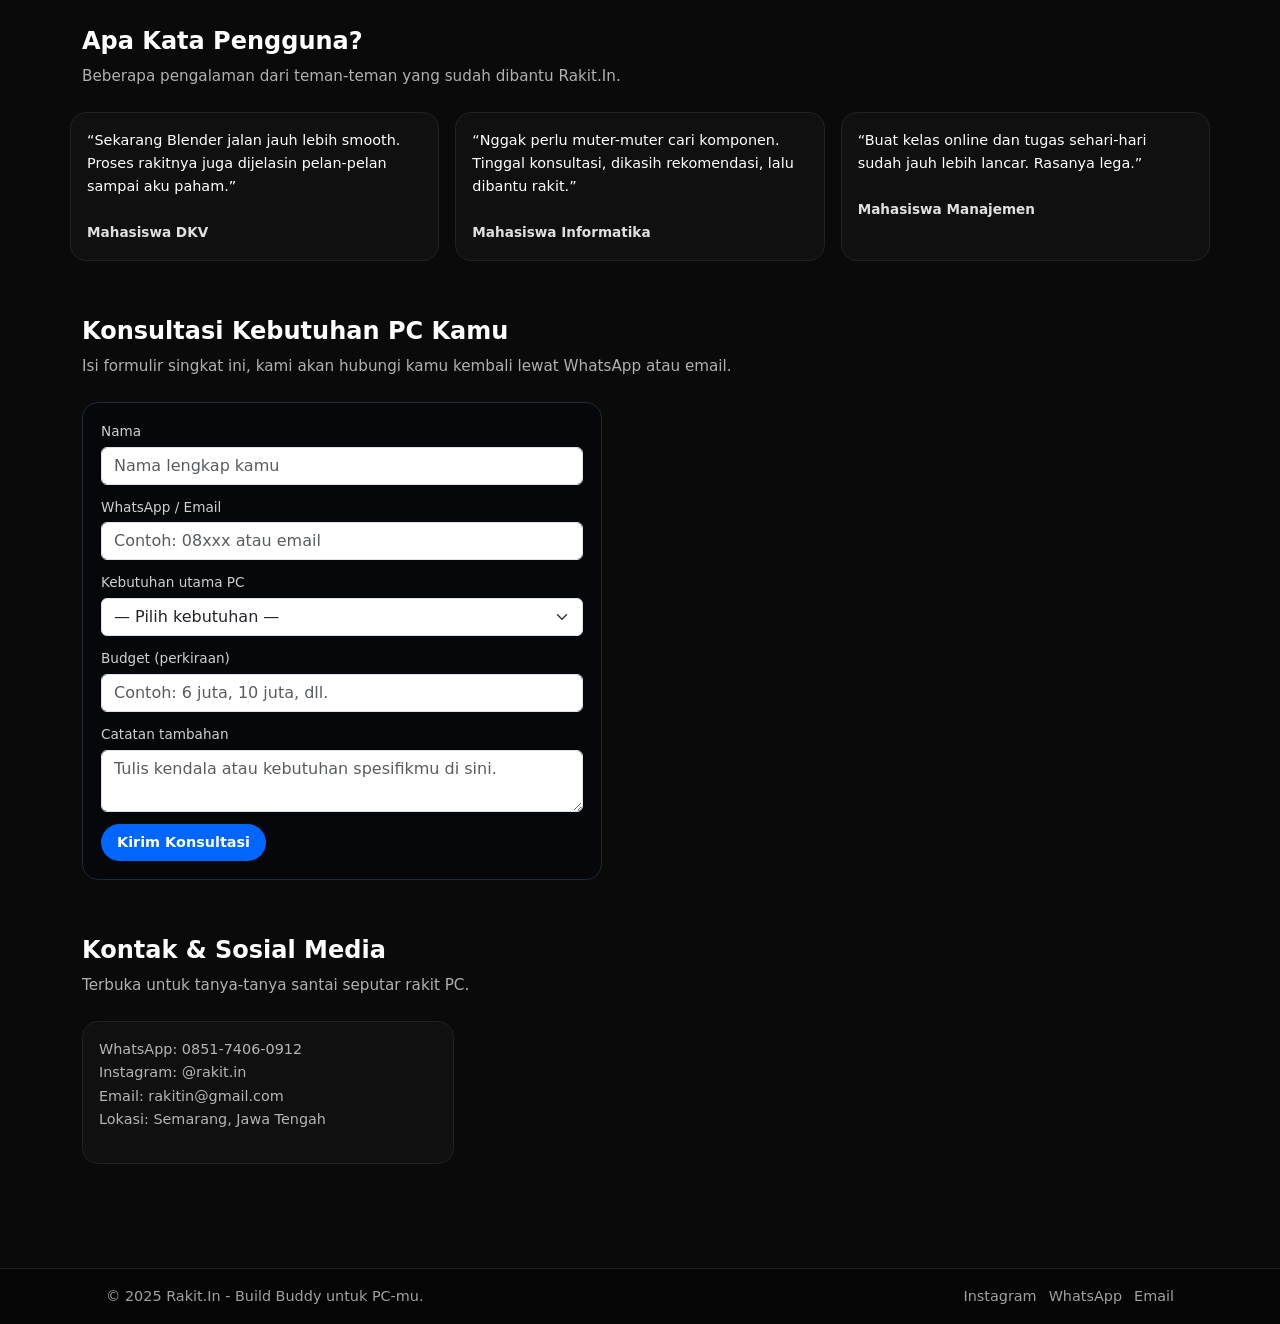
==== commit 83c49dbe: "Nerapin Bootstrap" ====
--- a/index.html
+++ b/index.html
@@ -4,6 +4,8 @@
   <meta charset="UTF-8">
   <title>Rakit.In - Jasa Rakit PC & Konsultasi</title>
   <meta name="viewport" content="width=device-width, initial-scale=1.0">
+  <link href="https://cdn.jsdelivr.net/npm/bootstrap@5.3.3/dist/css/bootstrap.min.css" rel="stylesheet">
+
   <style>
     * {
       box-sizing: border-box;
@@ -135,7 +137,6 @@
       margin-top: 56px;
     }
 
-    /* Hero */
     .hero {
       display: grid;
       grid-template-columns: minmax(0, 1.4fr) minmax(0, 1fr);
@@ -251,7 +252,7 @@
       }
     }
 
-  
+
     .section-title {
       font-size: 1.5rem;
       font-weight: 650;
@@ -281,6 +282,7 @@
     .card-title {
       font-weight: 600;
       margin-bottom: 6px;
+      color: #e0e0e0;
     }
 
     .card-tag {
@@ -296,7 +298,6 @@
       font-size: 0.9rem;
     }
 
-    /* Pricing */
     .pricing-card {
       border-radius: 16px;
       border: 1px solid #222;
@@ -330,9 +331,9 @@
       align-self: flex-start;
     }
 
-    /* Testimonials */
     .testimonial {
       font-size: 0.9rem;
+      color: #ffffff;
     }
 
     .testimonial-name {
@@ -342,7 +343,6 @@
       color: #e0e0e0;
     }
 
-    /* Form */
     .form-card {
       border-radius: 16px;
       border: 1px solid #1f2933;
@@ -377,7 +377,6 @@
       min-height: 80px;
     }
 
-    /* Footer */
     footer {
       border-top: 1px solid #222;
       background: #050505;
@@ -417,7 +416,7 @@
 </head>
 <body>
   <header>
-    <div class="nav-container">
+    <div class="nav-container container">
       <a href="index.html" class="logo-link">
         <img src="logo_rakitin.png" class="logo-img" alt="Logo">
         <span class="logo-text">
@@ -440,8 +439,7 @@
     </div>
   </header>
 
-  <main>
-    <!-- HERO BARU -->
+  <main class="container">
     <section id="home" class="hero-new">
       <div class="hero-new-content">
         <h1 class="hero-new-title">
@@ -478,7 +476,7 @@
           <button class="btn-primary" onclick="document.getElementById('konsultasi').scrollIntoView({behavior:'smooth'})">
             Konsultasi Sekarang
           </button>
-          <button class="btn-outline" onclick="document.getElementById('harga').scrollIntoView({behavior:'smooth'})">
+          <button class="btn-outline" onclick="document.getElementById('layanan').scrollIntoView({behavior:'smooth'})">
             Lihat Paket Layanan
           </button>
         </div>
@@ -501,42 +499,40 @@
       </div>
     </section>
 
-    <!-- Masalah -->
     <section>
       <h2 class="section-title">Masalah yang Sering Dialami Pengguna</h2>
       <p class="section-subtitle">Banyak pengguna ingin punya PC yang kencang, tapi bingung mulai dari mana.</p>
-      <div class="grid-3">
-        <div class="card">
+      <div class="grid-3 row">
+        <div class="card col-md-4">
           <div class="card-title">Bingung pilih komponen</div>
           <p class="muted">CPU, GPU, RAM, dan PSU terlalu banyak pilihan. Sulit menentukan mana yang paling pas.</p>
         </div>
-        <div class="card">
+        <div class="card col-md-4">
           <div class="card-title">Takut salah rakit</div>
           <p class="muted">Merakit tanpa pengalaman bisa berisiko merusak komponen dan menambah biaya.</p>
         </div>
-        <div class="card">
+        <div class="card col-md-4">
           <div class="card-title">Tidak punya waktu riset</div>
           <p class="muted">Membaca review dan menonton video rakit memakan banyak waktu dan energi.</p>
         </div>
       </div>
     </section>
 
-    <!-- Solusi -->
     <section>
       <h2 class="section-title">Solusi dari Rakit.In</h2>
       <p class="section-subtitle">Kami dampingi dari konsultasi sampai PC siap dipakai.</p>
-      <div class="grid-3">
-        <div class="card">
+      <div class="grid-3 row">
+        <div class="card col-md-4">
           <div class="card-tag">Layanan</div>
           <div class="card-title">Konsultasi Spesifikasi</div>
           <p class="muted">Analisis kebutuhan dan budget untuk menentukan spesifikasi yang paling cocok.</p>
         </div>
-        <div class="card">
+        <div class="card col-md-4">
           <div class="card-tag">Layanan</div>
           <div class="card-title">Cek Kompatibilitas</div>
           <p class="muted">Memastikan semua komponen saling cocok dan bebas bottleneck.</p>
         </div>
-        <div class="card">
+        <div class="card col-md-4">
           <div class="card-tag">Layanan</div>
           <div class="card-title">Rakit PC Profesional</div>
           <p class="muted">Perakitan rapi dan aman, siap dipakai untuk tugas, desain, dan kerja.</p>
@@ -544,15 +540,14 @@
       </div>
     </section>
 
-    <!-- Harga / Paket -->
     <section id="harga">
       <h2 class="section-title">Paket Layanan & Harga</h2>
       <p class="section-subtitle">Harga transparan dengan opsi yang bisa disesuaikan kebutuhanmu.</p>
-      <div class="grid-3">
+      <div class="grid-3 row">
         <div class="pricing-card">
           <div class="card-tag">Paket</div>
-          <div class="card-title">Konsultasi Spesifikasi On-Site</div>
-          <div class="price">Rp5.000</div>
+          <div class="card-title">Konsultasi Spesifikasi</div>
+          <div class="price">Rp15.000</div>
           <ul class="checklist">
             <li>Analisis kebutuhan & penggunaan</li>
             <li>Rekomendasi 2-3 opsi build</li>
@@ -585,31 +580,29 @@
       </div>
     </section>
 
-    <!-- Kenapa Rakit.In -->
     <section>
       <h2 class="section-title">Kenapa Mahasiswa Pilih Rakit.In?</h2>
       <p class="section-subtitle">Dibangun oleh mahasiswa, untuk mahasiswa dan kreator muda.</p>
-      <div class="grid-3">
-        <div class="card">
+      <div class="grid-3 row">
+        <div class="card col-md-4">
           <div class="card-title">Mengerti kebutuhan kampus</div>
           <p class="muted">Spesifikasi disesuaikan dengan software yang dipakai di jurusanmu.</p>
         </div>
-        <div class="card">
+        <div class="card col-md-4">
           <div class="card-title">Bahasa santai & jelas</div>
           <p class="muted">Penjelasan hardware tanpa istilah yang bikin tambah pusing.</p>
         </div>
-        <div class="card">
+        <div class="card col-md-4">
           <div class="card-title">Harga ramah kantong</div>
           <p class="muted">Paket disusun dengan mempertimbangkan budget mahasiswa.</p>
         </div>
       </div>
     </section>
 
-    <!-- Testimoni -->
     <section>
       <h2 class="section-title">Apa Kata Pengguna?</h2>
       <p class="section-subtitle">Beberapa pengalaman dari teman-teman yang sudah dibantu Rakit.In.</p>
-      <div class="grid-3">
+      <div class="grid-3 row">
         <div class="card testimonial">
           <p>“Sekarang Blender jalan jauh lebih smooth. Proses rakitnya juga dijelasin pelan-pelan sampai aku paham.”</p>
           <div class="testimonial-name">Mahasiswa DKV</div>
@@ -625,22 +618,21 @@
       </div>
     </section>
 
-    <!-- Form Konsultasi -->
     <section id="konsultasi">
       <h2 class="section-title">Konsultasi Kebutuhan PC Kamu</h2>
       <p class="section-subtitle">Isi formulir singkat ini, kami akan hubungi kamu kembali lewat WhatsApp atau email.</p>
       <div class="form-card">
         <div class="form-group">
           <label for="nama">Nama</label>
-          <input id="nama" type="text" placeholder="Nama lengkap kamu">
+          <input id="nama" type="text" class="form-control" placeholder="Nama lengkap kamu">
         </div>
         <div class="form-group">
           <label for="kontak">WhatsApp / Email</label>
-          <input id="kontak" type="text" placeholder="Contoh: 08xxx atau email">
+          <input id="kontak" type="text" class="form-control" placeholder="Contoh: 08xxx atau email">
         </div>
         <div class="form-group">
           <label for="kebutuhan">Kebutuhan utama PC</label>
-          <select id="kebutuhan">
+          <select id="kebutuhan" class="form-select">
             <option>— Pilih kebutuhan —</option>
             <option>Kuliah & tugas</option>
             <option>Desain grafis / DKV</option>
@@ -651,21 +643,20 @@
         </div>
         <div class="form-group">
           <label for="budget">Budget (perkiraan)</label>
-          <input id="budget" type="text" placeholder="Contoh: 6 juta, 10 juta, dll.">
+          <input id="budget" type="text" class="form-control" placeholder="Contoh: 6 juta, 10 juta, dll.">
         </div>
         <div class="form-group">
           <label for="pesan">Catatan tambahan</label>
-          <textarea id="pesan" placeholder="Tulis kendala atau kebutuhan spesifikmu di sini."></textarea>
-        </div>
-        <button class="btn-primary">Kirim Konsultasi</button>
-      </div>
-    </section>
-
-    <!-- Kontak -->
+          <textarea id="pesan" class="form-control" placeholder="Tulis kendala atau kebutuhan spesifikmu di sini."></textarea>
+        </div>
+        <button class=" btn btn-primary">Kirim Konsultasi</button>
+      </div>
+    </section>
+
     <section id="kontak">
       <h2 class="section-title">Kontak & Sosial Media</h2>
       <p class="section-subtitle">Terbuka untuk tanya-tanya santai seputar rakit PC.</p>
-      <div class="card">
+      <div class="card col-md-4">
         <p class="muted">
           WhatsApp: 0851-7406-0912<br>
           Instagram: @rakit.in<br>
@@ -695,7 +686,6 @@
       const budget = document.getElementById("budget").value;
       const pesan = document.getElementById("pesan").value;
     
-      // encode dan redirect
       const params = new URLSearchParams({
         nama, kontak, kebutuhan, budget, pesan
       });
@@ -703,6 +693,8 @@
       window.location.href = "chat.html?" + params.toString();
     });
     </script>
+  <script src="https://cdn.jsdelivr.net/npm/bootstrap@5.3.3/dist/js/bootstrap.bundle.min.js"></script>
+
     
 </body>
 </html>
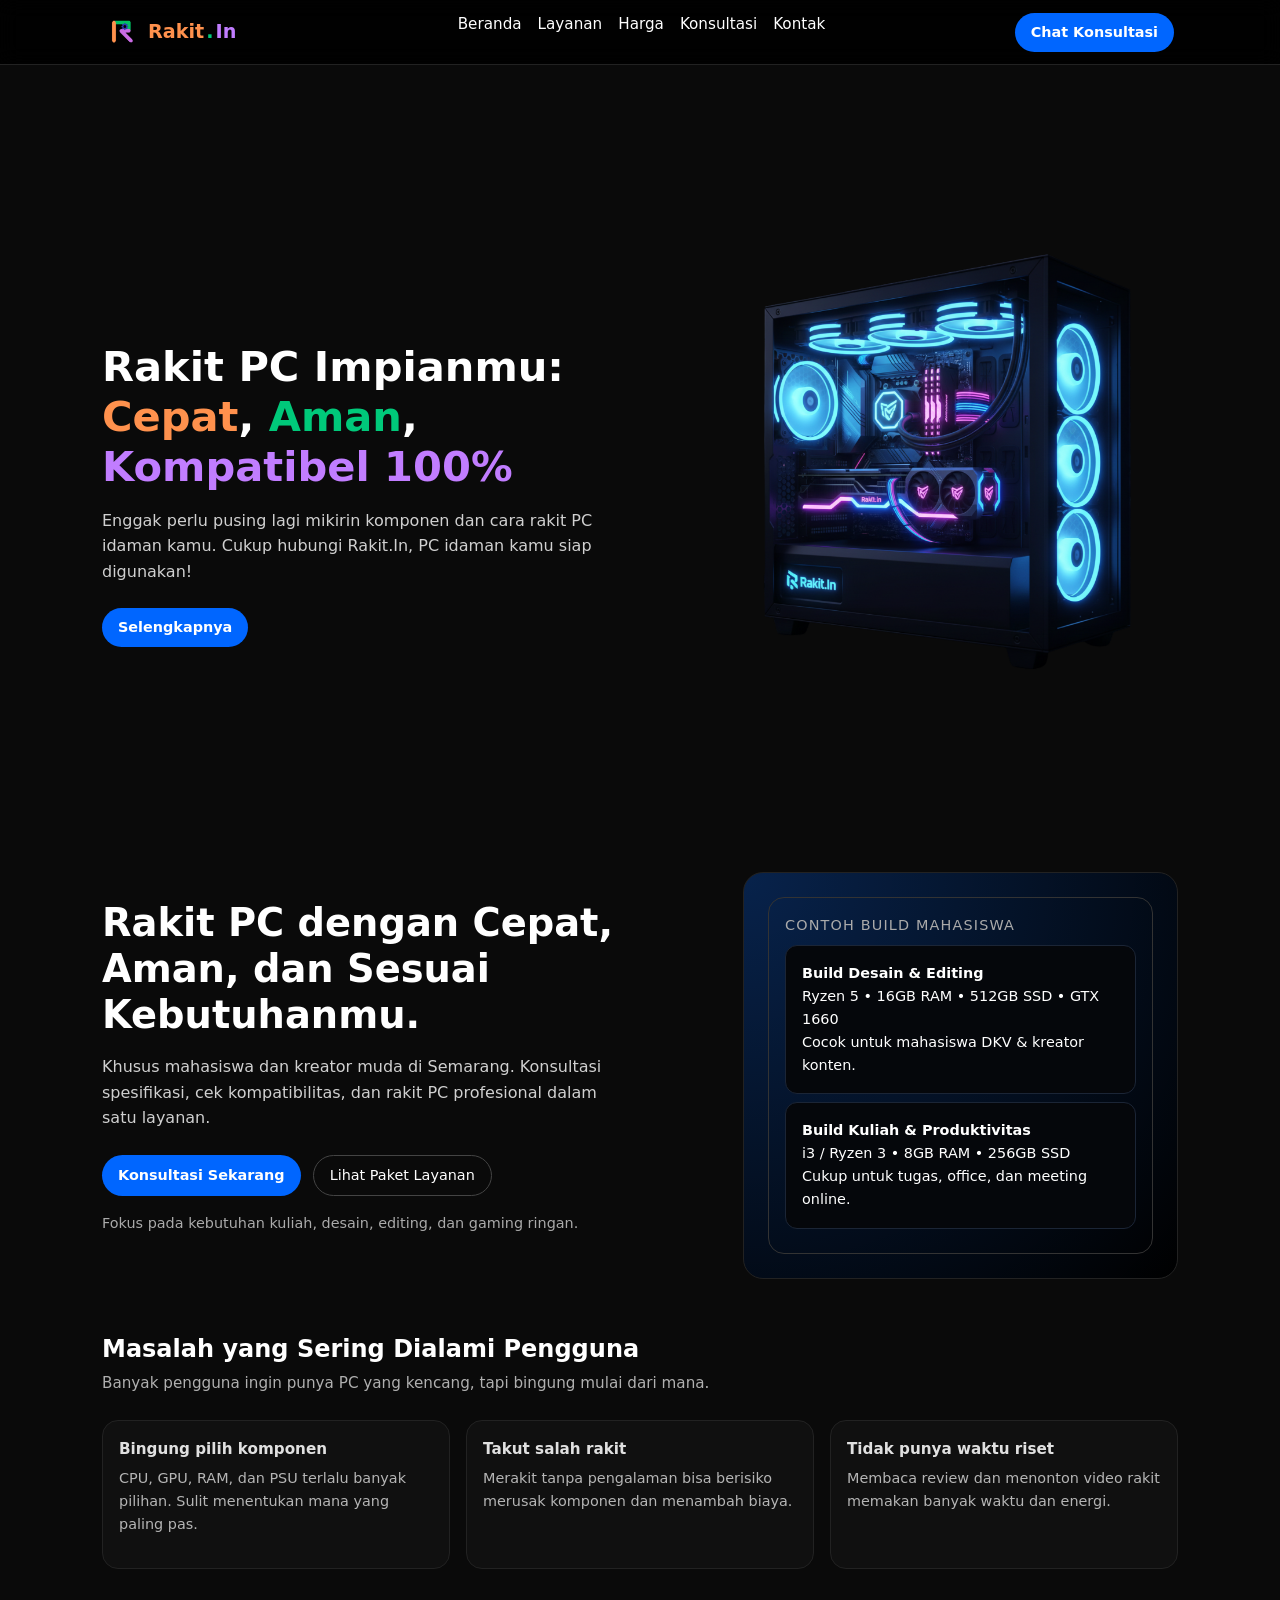
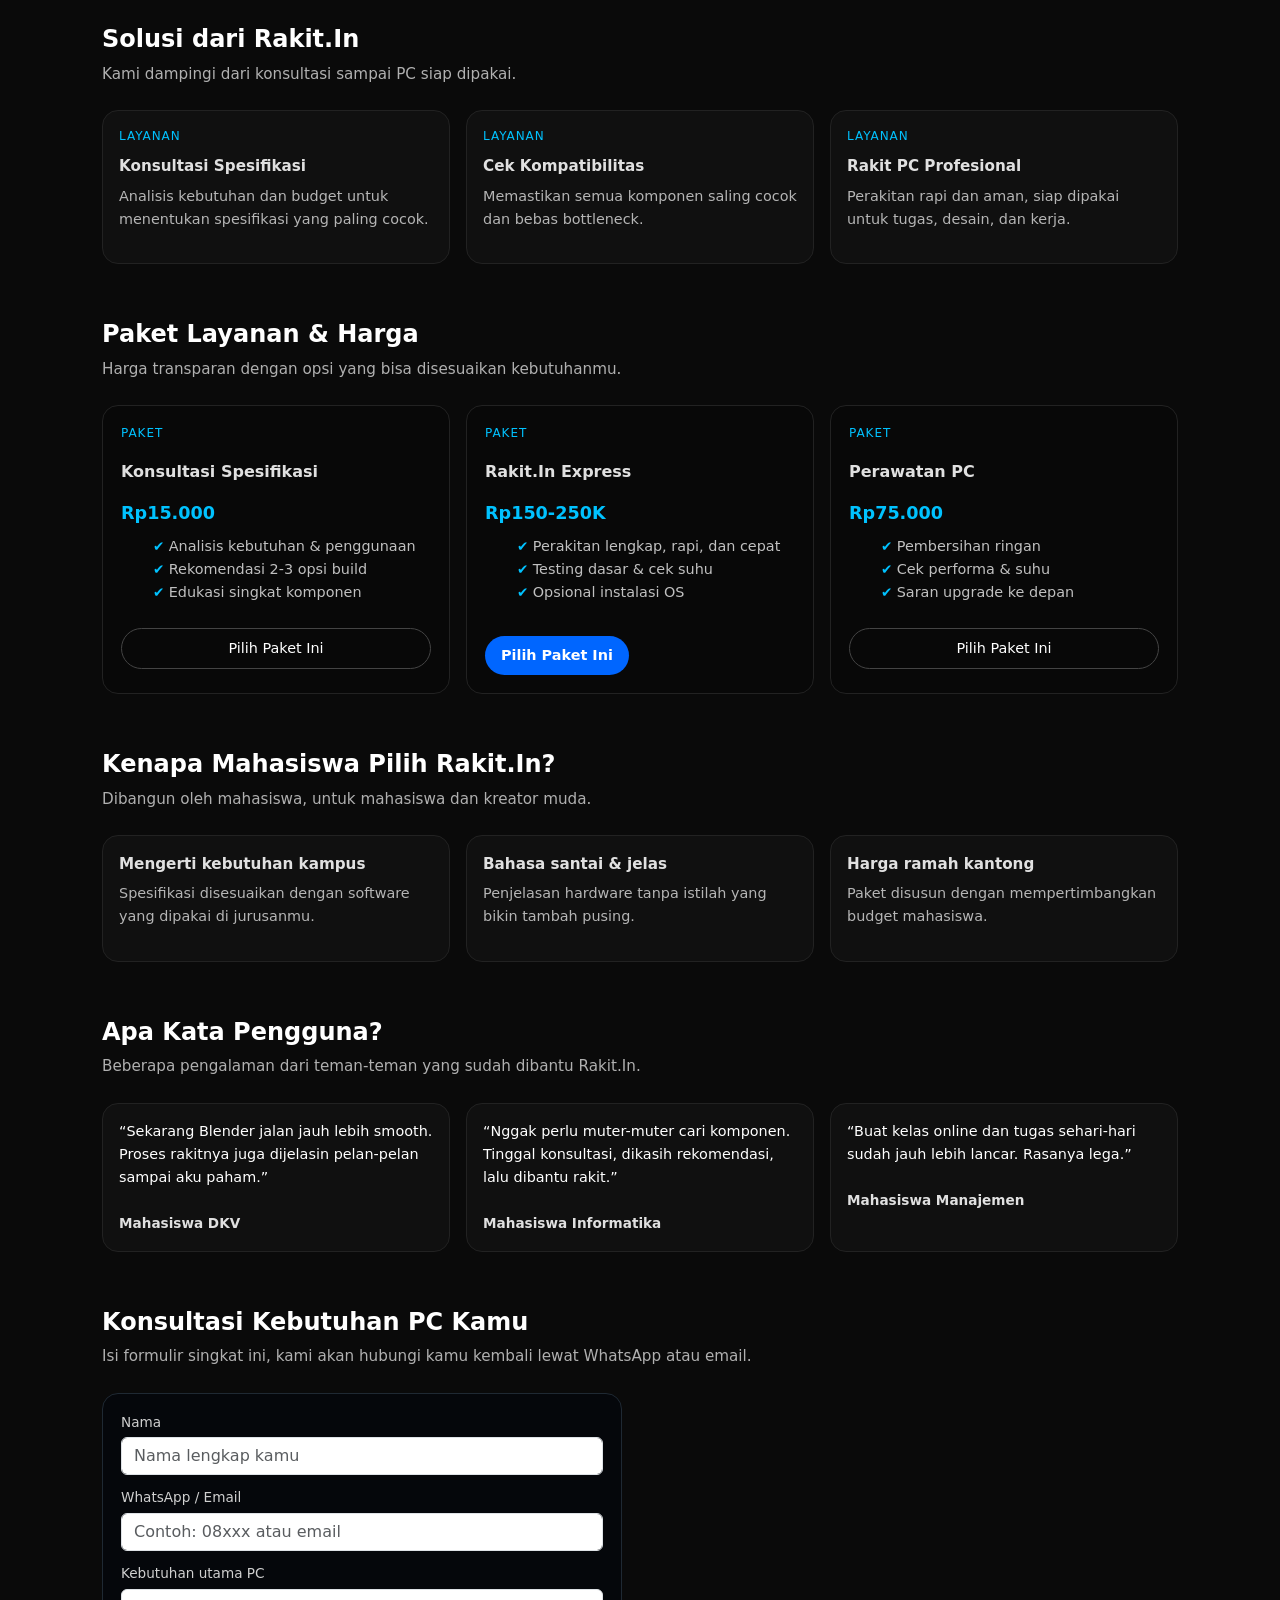
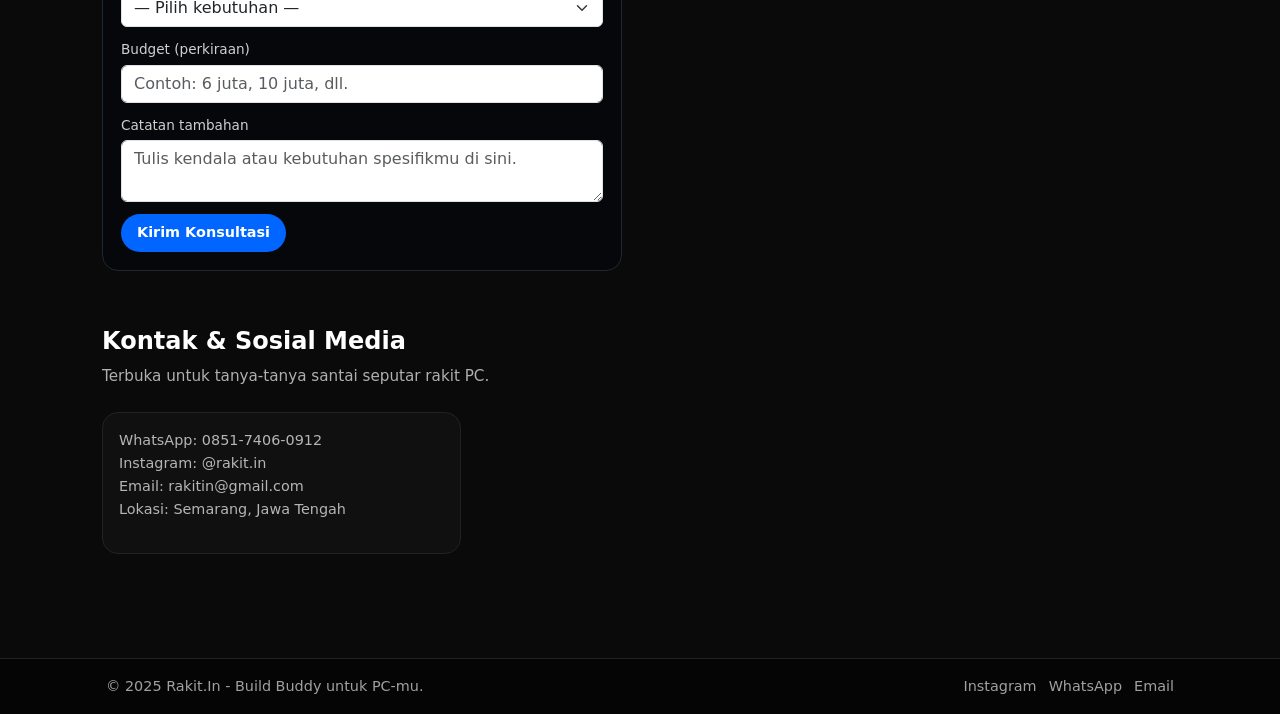
==== commit d7859cd5: "edit style" ====
--- a/index.html
+++ b/index.html
@@ -399,6 +399,11 @@
       display: flex;
       gap: 12px;
       font-size: 0.9rem;
+    }
+
+    .container,
+    .container-fluid {
+      max-width: 1100px !important;
     }
 
     @media (max-width: 800px) {
@@ -502,16 +507,16 @@
     <section>
       <h2 class="section-title">Masalah yang Sering Dialami Pengguna</h2>
       <p class="section-subtitle">Banyak pengguna ingin punya PC yang kencang, tapi bingung mulai dari mana.</p>
-      <div class="grid-3 row">
-        <div class="card col-md-4">
+      <div class="grid-3">
+        <div class="card">
           <div class="card-title">Bingung pilih komponen</div>
           <p class="muted">CPU, GPU, RAM, dan PSU terlalu banyak pilihan. Sulit menentukan mana yang paling pas.</p>
         </div>
-        <div class="card col-md-4">
+        <div class="card">
           <div class="card-title">Takut salah rakit</div>
           <p class="muted">Merakit tanpa pengalaman bisa berisiko merusak komponen dan menambah biaya.</p>
         </div>
-        <div class="card col-md-4">
+        <div class="card">
           <div class="card-title">Tidak punya waktu riset</div>
           <p class="muted">Membaca review dan menonton video rakit memakan banyak waktu dan energi.</p>
         </div>
@@ -521,18 +526,18 @@
     <section>
       <h2 class="section-title">Solusi dari Rakit.In</h2>
       <p class="section-subtitle">Kami dampingi dari konsultasi sampai PC siap dipakai.</p>
-      <div class="grid-3 row">
-        <div class="card col-md-4">
+      <div class="grid-3">
+        <div class="card">
           <div class="card-tag">Layanan</div>
           <div class="card-title">Konsultasi Spesifikasi</div>
           <p class="muted">Analisis kebutuhan dan budget untuk menentukan spesifikasi yang paling cocok.</p>
         </div>
-        <div class="card col-md-4">
+        <div class="card">
           <div class="card-tag">Layanan</div>
           <div class="card-title">Cek Kompatibilitas</div>
           <p class="muted">Memastikan semua komponen saling cocok dan bebas bottleneck.</p>
         </div>
-        <div class="card col-md-4">
+        <div class="card">
           <div class="card-tag">Layanan</div>
           <div class="card-title">Rakit PC Profesional</div>
           <p class="muted">Perakitan rapi dan aman, siap dipakai untuk tugas, desain, dan kerja.</p>
@@ -543,7 +548,7 @@
     <section id="harga">
       <h2 class="section-title">Paket Layanan & Harga</h2>
       <p class="section-subtitle">Harga transparan dengan opsi yang bisa disesuaikan kebutuhanmu.</p>
-      <div class="grid-3 row">
+      <div class="grid-3">
         <div class="pricing-card">
           <div class="card-tag">Paket</div>
           <div class="card-title">Konsultasi Spesifikasi</div>
@@ -583,16 +588,16 @@
     <section>
       <h2 class="section-title">Kenapa Mahasiswa Pilih Rakit.In?</h2>
       <p class="section-subtitle">Dibangun oleh mahasiswa, untuk mahasiswa dan kreator muda.</p>
-      <div class="grid-3 row">
-        <div class="card col-md-4">
+      <div class="grid-3">
+        <div class="card">
           <div class="card-title">Mengerti kebutuhan kampus</div>
           <p class="muted">Spesifikasi disesuaikan dengan software yang dipakai di jurusanmu.</p>
         </div>
-        <div class="card col-md-4">
+        <div class="card">
           <div class="card-title">Bahasa santai & jelas</div>
           <p class="muted">Penjelasan hardware tanpa istilah yang bikin tambah pusing.</p>
         </div>
-        <div class="card col-md-4">
+        <div class="card">
           <div class="card-title">Harga ramah kantong</div>
           <p class="muted">Paket disusun dengan mempertimbangkan budget mahasiswa.</p>
         </div>
@@ -602,7 +607,7 @@
     <section>
       <h2 class="section-title">Apa Kata Pengguna?</h2>
       <p class="section-subtitle">Beberapa pengalaman dari teman-teman yang sudah dibantu Rakit.In.</p>
-      <div class="grid-3 row">
+      <div class="grid-3">
         <div class="card testimonial">
           <p>“Sekarang Blender jalan jauh lebih smooth. Proses rakitnya juga dijelasin pelan-pelan sampai aku paham.”</p>
           <div class="testimonial-name">Mahasiswa DKV</div>
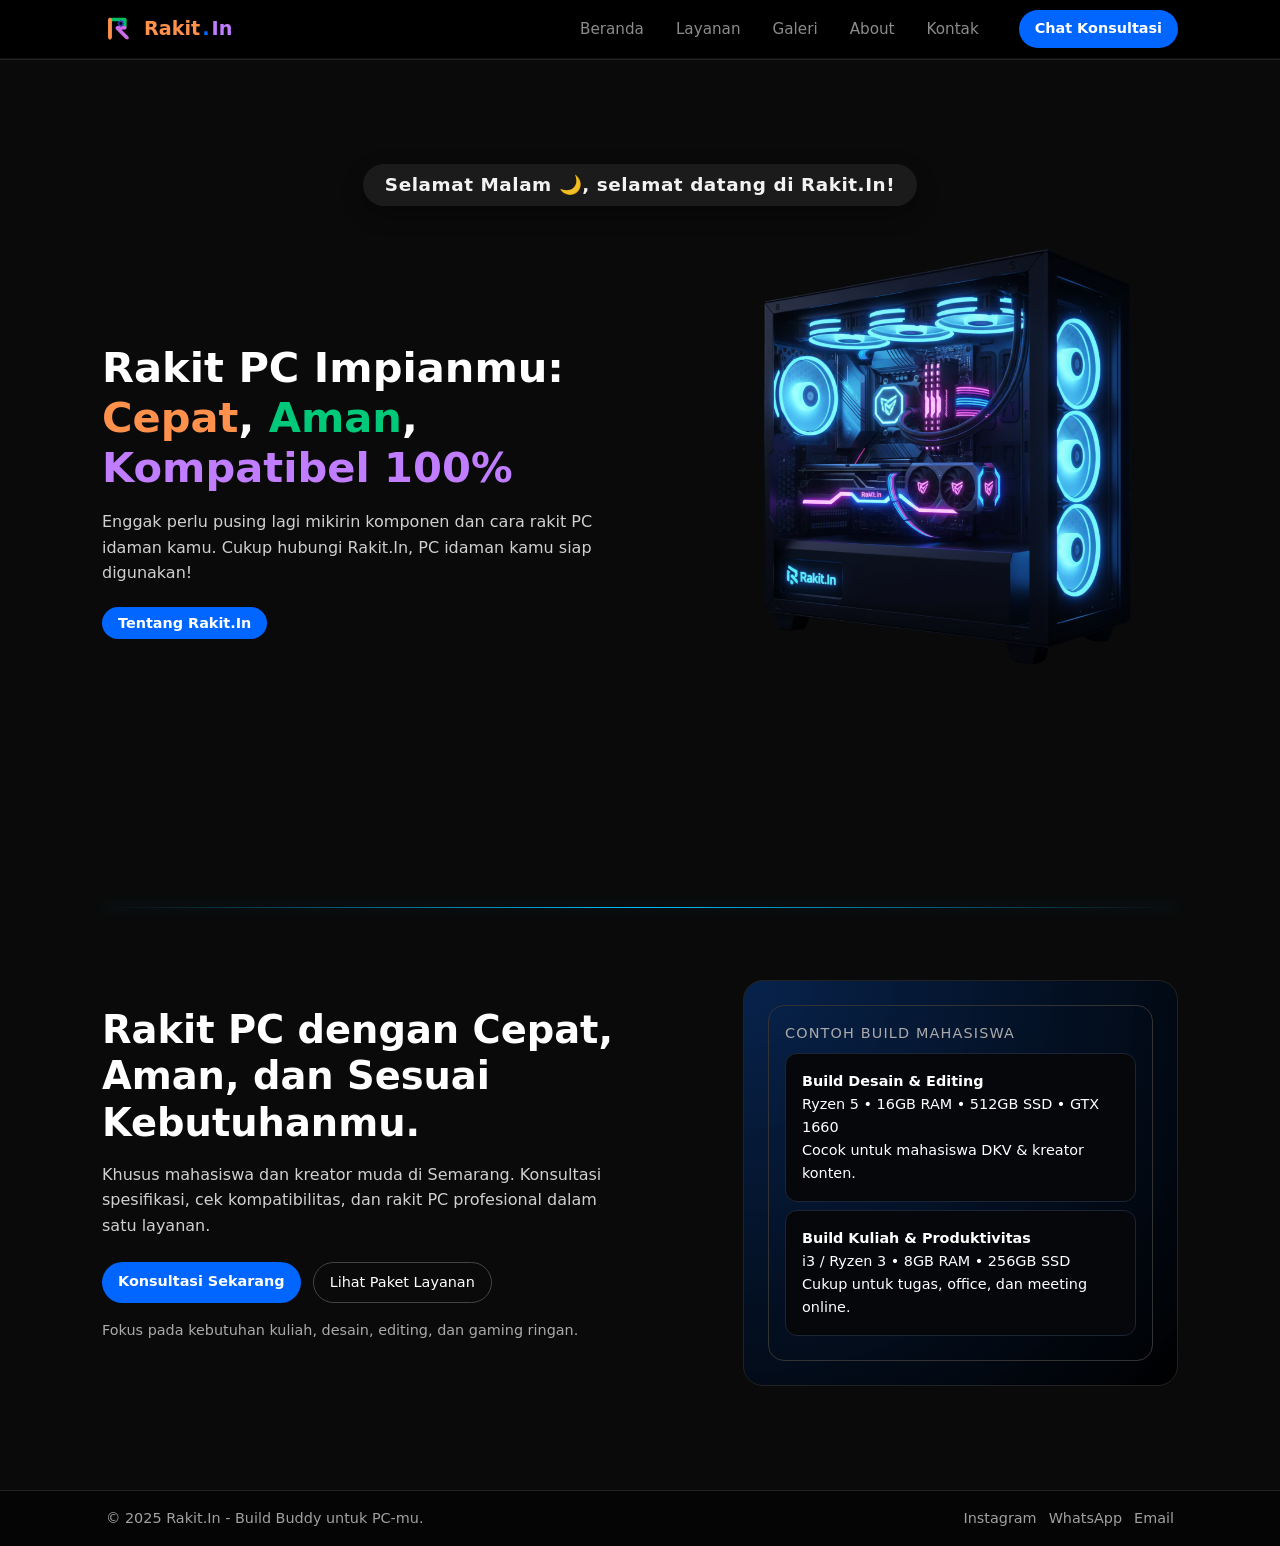
==== commit 9c904154: "Update UI landing page, kontak, galeri, dan styling, layanan, pemisahan halaman" ====
--- a/index.html
+++ b/index.html
@@ -5,447 +5,48 @@
   <title>Rakit.In - Jasa Rakit PC & Konsultasi</title>
   <meta name="viewport" content="width=device-width, initial-scale=1.0">
   <link href="https://cdn.jsdelivr.net/npm/bootstrap@5.3.3/dist/css/bootstrap.min.css" rel="stylesheet">
+  <link rel="stylesheet" href="assets/css/style.css">
 
-  <style>
-    * {
-      box-sizing: border-box;
-      margin: 0;
-      padding: 0;
-      font-family: system-ui, -apple-system, BlinkMacSystemFont, "Segoe UI", sans-serif;
-    }
-
-    body {
-      background: #0a0a0a;
-      color: #ffffff;
-      line-height: 1.6;
-    }
-
-    a {
-      color: inherit;
-      text-decoration: none;
-    }
-
-    header {
-      position: sticky;
-      top: 0;
-      z-index: 10;
-      background: rgba(0, 0, 0, 0.9);
-      backdrop-filter: blur(10px);
-      border-bottom: 1px solid #222;
-    }
-
-    .logo-link {
-      display: flex;
-      align-items: center;
-      gap: 10px;
-      text-decoration: none;
-      cursor: pointer;
-    }
-
-    .logo-img {
-      width: 32px;
-      height: 32px;
-      object-fit: contain;
-    }
-
-    .logo-text {
-      font-weight: 700;
-      font-size: 1.2rem;
-      display: flex;
-      align-items: center;
-      gap: 0px;
-    }
-
-    .logo-text .rakit {
-      color: #ff914d;
-    }
-
-    .logo-text .dot {
-      color: #00c97a;
-      margin: 0 2px;
-    }
-
-    .logo-text .in {
-      color: #c17dff;
-    }
-
-
-    .nav-container {
-      max-width: 1100px;
-      margin: 0 auto;
-      padding: 12px 16px;
-      display: flex;
-      align-items: center;
-      justify-content: space-between;
-    }
-
-    nav ul {
-      list-style: none;
-      display: flex;
-      gap: 16px;
-      font-size: 0.95rem;
-    }
-
-    nav ul li a {
-        color: #ffffff;
-        text-decoration: none;
-        transition: 0.2s;
-      }
-
-      nav ul li a:hover {
-        color: #00c2ff;
-      }
-
-    .btn-primary {
-      background: #0066ff;
-      color: #ffffff;
-      border: none;
-      padding: 8px 16px;
-      border-radius: 999px;
-      cursor: pointer;
-      font-size: 0.9rem;
-      font-weight: 600;
-    }
-
-    
-    .btn-outline {
-      background: transparent;
-      color: #ffffff;
-      border: 1px solid #444;
-      padding: 8px 16px;
-      border-radius: 999px;
-      cursor: pointer;
-      font-size: 0.9rem;
-    }
-
-    .btn-primary, .btn-outline {
-      transition: transform 0.15s ease, box-shadow 0.15s ease;
-    }
-
-    .btn-primary:hover, .btn-outline:hover {
-      transform: translateY(-2px) scale(1.04);
-      box-shadow: 0 6px 16px rgba(0, 102, 255, 0.25);
-    }
-
-    main {
-      max-width: 1100px;
-      margin: 0 auto;
-      padding: 24px 16px 64px;
-    }
-
-    section {
-      margin-top: 56px;
-    }
-
-    .hero {
-      display: grid;
-      grid-template-columns: minmax(0, 1.4fr) minmax(0, 1fr);
-      gap: 32px;
-      align-items: center;
-      margin-top: 32px;
-    }
-
-    .hero-title {
-      font-size: 2.4rem;
-      font-weight: 700;
-      margin-bottom: 16px;
-    }
-
-    .hero-subtitle {
-      font-size: 1rem;
-      color: #d0d0d0;
-      margin-bottom: 24px;
-      max-width: 520px;
-    }
-
-    .hero-buttons {
-      display: flex;
-      gap: 12px;
-      margin-bottom: 16px;
-    }
-
-    .hero-note {
-      font-size: 0.9rem;
-      color: #aaaaaa;
-    }
-
-    .hero-visual {
-      border-radius: 20px;
-      border: 1px solid #222;
-      background: radial-gradient(circle at top left, #0066ff44, #000000);
-      min-height: 220px;
-      display: flex;
-      align-items: center;
-      justify-content: center;
-      padding: 24px;
-    }
-
-    .hero-visual-inner {
-      border-radius: 16px;
-      border: 1px solid #333;
-      padding: 16px;
-      width: 100%;
-    }
-
-    .hero-visual-title {
-      font-size: 0.9rem;
-      text-transform: uppercase;
-      letter-spacing: 0.08em;
-      color: #aaaaaa;
-      margin-bottom: 8px;
-    }
-
-    .hero-visual-box {
-      border-radius: 12px;
-      padding: 16px;
-      background: #05070b;
-      border: 1px solid #1b2536;
-      margin-bottom: 8px;
-      font-size: 0.9rem;
-    }
-
-    .hero-new {
-      display: flex;
-      align-items: center;
-      justify-content: space-between;
-      gap: 40px;
-      margin-top: 60px;
-      padding: 20px 0;
-    }
-
-    .hero-new-content {
-      max-width: 520px;
-    }
-
-    .hero-new-title {
-      font-size: 2.6rem;
-      font-weight: 800;
-      line-height: 1.2;
-      margin-bottom: 16px;
-    }
-
-    .orange { color: #ff914d; }
-    .green { color: #00c97a; }
-    .purple { color: #c17dff; }
-
-    .hero-new-subtitle {
-      font-size: 1rem;
-      color: #d0d0d0;
-      margin-bottom: 24px;
-      max-width: 500px;
-    }
-
-    .hero-new-image img {
-      width: 460px;
-      border-radius: 12px;
-      user-select: none;
-    }
-
-    @media (max-width: 900px) {
-      .hero-new {
-        flex-direction: column;
-        text-align: center;
-      }
-
-      .hero-new-image img {
-        width: 80%;
-      }
-    }
-
-
-    .section-title {
-      font-size: 1.5rem;
-      font-weight: 650;
-      margin-bottom: 8px;
-    }
-
-    .section-subtitle {
-      font-size: 0.95rem;
-      color: #b0b0b0;
-      margin-bottom: 24px;
-    }
-
-    .grid-3 {
-      display: grid;
-      grid-template-columns: repeat(3, minmax(0, 1fr));
-      gap: 16px;
-    }
-
-    .card {
-      border-radius: 16px;
-      border: 1px solid #222;
-      background: #101010;
-      padding: 16px;
-      font-size: 0.95rem;
-    }
-
-    .card-title {
-      font-weight: 600;
-      margin-bottom: 6px;
-      color: #e0e0e0;
-    }
-
-    .card-tag {
-      font-size: 0.75rem;
-      color: #00c2ff;
-      text-transform: uppercase;
-      letter-spacing: 0.08em;
-      margin-bottom: 8px;
-    }
-
-    .muted {
-      color: #b5b5b5;
-      font-size: 0.9rem;
-    }
-
-    .pricing-card {
-      border-radius: 16px;
-      border: 1px solid #222;
-      background: #080808;
-      padding: 18px;
-      display: flex;
-      flex-direction: column;
-      gap: 8px;
-    }
-
-    .price {
-      font-size: 1.1rem;
-      font-weight: 650;
-      color: #00c2ff;
-    }
-
-    ul.checklist {
-      list-style: none;
-      font-size: 0.9rem;
-      color: #c0c0c0;
-    }
-
-    ul.checklist li::before {
-      content: "✔ ";
-      color: #00c2ff;
-      font-size: 0.85rem;
-    }
-
-    .pricing-card .btn-primary {
-      margin-top: 8px;
-      align-self: flex-start;
-    }
-
-    .testimonial {
-      font-size: 0.9rem;
-      color: #ffffff;
-    }
-
-    .testimonial-name {
-      margin-top: 8px;
-      font-weight: 600;
-      font-size: 0.85rem;
-      color: #e0e0e0;
-    }
-
-    .form-card {
-      border-radius: 16px;
-      border: 1px solid #1f2933;
-      background: #05070b;
-      padding: 18px;
-      max-width: 520px;
-    }
-
-    .form-group {
-      margin-bottom: 12px;
-    }
-
-    label {
-      display: block;
-      font-size: 0.85rem;
-      margin-bottom: 4px;
-      color: #d0d0d0;
-    }
-
-    input, select, textarea {
-      width: 100%;
-      padding: 8px 10px;
-      border-radius: 10px;
-      border: 1px solid #333;
-      background: #080a10;
-      color: #ffffff;
-      font-size: 0.9rem;
-    }
-
-    textarea {
-      resize: vertical;
-      min-height: 80px;
-    }
-
-    footer {
-      border-top: 1px solid #222;
-      background: #050505;
-      margin-top: 40px;
-    }
-
-    .footer-inner {
-      max-width: 1100px;
-      margin: 0 auto;
-      padding: 16px;
-      font-size: 0.9rem;
-      display: flex;
-      flex-wrap: wrap;
-      justify-content: space-between;
-      gap: 8px;
-      color: #a0a0a0;
-    }
-
-    .footer-links {
-      display: flex;
-      gap: 12px;
-      font-size: 0.9rem;
-    }
-
-    .container,
-    .container-fluid {
-      max-width: 1100px !important;
-    }
-
-    @media (max-width: 800px) {
-      .hero {
-        grid-template-columns: minmax(0, 1fr);
-      }
-      .grid-3 {
-        grid-template-columns: minmax(0, 1fr);
-      }
-      nav ul {
-        display: none;
-      }
-    }
-  </style>
 </head>
 <body>
   <header>
-    <div class="nav-container container">
-      <a href="index.html" class="logo-link">
-        <img src="logo_rakitin.png" class="logo-img" alt="Logo">
-        <span class="logo-text">
-          <span class="rakit">Rakit</span><span class="dot">.</span><span class="in">In</span>
-        </span>
-      </a>      
-      
-      <nav>
-        <ul>
-          <li><a href="#home">Beranda</a></li>
-          <li><a href="#layanan">Layanan</a></li>
-          <li><a href="#harga">Harga</a></li>
-          <li><a href="#konsultasi">Konsultasi</a></li>
-          <li><a href="#kontak">Kontak</a></li>
-        </ul>
-      </nav>
-      <button class="btn-primary" onclick="window.location.href='chat.html'">
-        Chat Konsultasi
-      </button>
-    </div>
+    <nav class="navbar navbar-expand-lg navbar-dark bg-dark">
+      <div class="container">
+  
+        <a class="navbar-brand logo-link" href="index.html">
+          <img src="assets/img/logo_rakitin.png" class="logo-img" alt="Logo">
+          <span class="logo-text">
+            <span class="rakit">Rakit</span><span class="dot">.</span><span class="in">In</span>
+          </span>
+        </a>
+  
+        <button class="navbar-toggler" type="button" data-bs-toggle="collapse" data-bs-target="#navbarNav">
+          <span class="navbar-toggler-icon"></span>
+        </button>
+  
+        <div class="collapse navbar-collapse" id="navbarNav">
+          <ul class="navbar-nav ms-auto align-items-lg-center gap-lg-3">
+            <li class="nav-item"><a class="nav-link" href="index.html">Beranda</a></li>
+            <li class="nav-item"><a class="nav-link" href="layanan.html">Layanan</a></li>
+            <li class="nav-item"><a class="nav-link" href="galerry.html">Galeri</a></li>
+            <li class="nav-item"><a class="nav-link" href="about.html">About</a></li>
+            <li class="nav-item"><a class="nav-link" href="kontak.html">Kontak</a></li>
+            <li class="nav-item">
+              <a class="btn btn-primary ms-lg-3" href="chat.html">Chat Konsultasi</a>
+            </li>
+          </ul>
+        </div>
+  
+      </div>
+    </nav>
   </header>
+  
 
   <main class="container">
     <section id="home" class="hero-new">
+      <div class="hero-greeting-wrapper">
+        <h5 id="greeting" class="hero-greeting"></h5>
+      </div>
       <div class="hero-new-content">
         <h1 class="hero-new-title">
           Rakit PC Impianmu:
@@ -460,16 +61,17 @@
           Cukup hubungi Rakit.In, PC idaman kamu siap digunakan!
         </p>
 
-        <button class="btn-primary" onclick="document.getElementById('layanan').scrollIntoView({behavior:'smooth'})">
-          Selengkapnya
-        </button>
+        <a href="about.html" class="btn-primary">
+          Tentang Rakit.In
+        </a> 
       </div>
 
       <div class="hero-new-image">
-        <img src="gambar_pc.png" alt="PC Rakit.In" />
+        <img src="assets/img/gambar_pc.png" alt="PC Rakit.In" />
       </div>
     </section>
 
+    <div class="section-divider-glow"></div>
     
     <section id="layanan" class="hero">
       <div>
@@ -478,12 +80,12 @@
           Khusus mahasiswa dan kreator muda di Semarang. Konsultasi spesifikasi, cek kompatibilitas, dan rakit PC profesional dalam satu layanan.
         </p>
         <div class="hero-buttons">
-          <button class="btn-primary" onclick="document.getElementById('konsultasi').scrollIntoView({behavior:'smooth'})">
+          <a href="layanan.html#konsultasi" class="btn-primary">
             Konsultasi Sekarang
-          </button>
-          <button class="btn-outline" onclick="document.getElementById('layanan').scrollIntoView({behavior:'smooth'})">
+          </a>          
+          <a href="layanan.html" class="btn-outline">
             Lihat Paket Layanan
-          </button>
+          </a>          
         </div>
         <p class="hero-note">Fokus pada kebutuhan kuliah, desain, editing, dan gaming ringan.</p>
       </div>
@@ -503,173 +105,6 @@
         </div>
       </div>
     </section>
-
-    <section>
-      <h2 class="section-title">Masalah yang Sering Dialami Pengguna</h2>
-      <p class="section-subtitle">Banyak pengguna ingin punya PC yang kencang, tapi bingung mulai dari mana.</p>
-      <div class="grid-3">
-        <div class="card">
-          <div class="card-title">Bingung pilih komponen</div>
-          <p class="muted">CPU, GPU, RAM, dan PSU terlalu banyak pilihan. Sulit menentukan mana yang paling pas.</p>
-        </div>
-        <div class="card">
-          <div class="card-title">Takut salah rakit</div>
-          <p class="muted">Merakit tanpa pengalaman bisa berisiko merusak komponen dan menambah biaya.</p>
-        </div>
-        <div class="card">
-          <div class="card-title">Tidak punya waktu riset</div>
-          <p class="muted">Membaca review dan menonton video rakit memakan banyak waktu dan energi.</p>
-        </div>
-      </div>
-    </section>
-
-    <section>
-      <h2 class="section-title">Solusi dari Rakit.In</h2>
-      <p class="section-subtitle">Kami dampingi dari konsultasi sampai PC siap dipakai.</p>
-      <div class="grid-3">
-        <div class="card">
-          <div class="card-tag">Layanan</div>
-          <div class="card-title">Konsultasi Spesifikasi</div>
-          <p class="muted">Analisis kebutuhan dan budget untuk menentukan spesifikasi yang paling cocok.</p>
-        </div>
-        <div class="card">
-          <div class="card-tag">Layanan</div>
-          <div class="card-title">Cek Kompatibilitas</div>
-          <p class="muted">Memastikan semua komponen saling cocok dan bebas bottleneck.</p>
-        </div>
-        <div class="card">
-          <div class="card-tag">Layanan</div>
-          <div class="card-title">Rakit PC Profesional</div>
-          <p class="muted">Perakitan rapi dan aman, siap dipakai untuk tugas, desain, dan kerja.</p>
-        </div>
-      </div>
-    </section>
-
-    <section id="harga">
-      <h2 class="section-title">Paket Layanan & Harga</h2>
-      <p class="section-subtitle">Harga transparan dengan opsi yang bisa disesuaikan kebutuhanmu.</p>
-      <div class="grid-3">
-        <div class="pricing-card">
-          <div class="card-tag">Paket</div>
-          <div class="card-title">Konsultasi Spesifikasi</div>
-          <div class="price">Rp15.000</div>
-          <ul class="checklist">
-            <li>Analisis kebutuhan & penggunaan</li>
-            <li>Rekomendasi 2-3 opsi build</li>
-            <li>Edukasi singkat komponen</li>
-          </ul>
-          <button class="btn-outline" onclick="document.getElementById('konsultasi').scrollIntoView({behavior:'smooth'})">Pilih Paket Ini</button>
-        </div>
-        <div class="pricing-card">
-          <div class="card-tag">Paket</div>
-          <div class="card-title">Rakit.In Express</div>
-          <div class="price">Rp150-250K</div>
-          <ul class="checklist">
-            <li>Perakitan lengkap, rapi, dan cepat</li>
-            <li>Testing dasar & cek suhu</li>
-            <li>Opsional instalasi OS</li>
-          </ul>
-          <button class="btn-primary" onclick="document.getElementById('konsultasi').scrollIntoView({behavior:'smooth'})">Pilih Paket Ini</button>
-        </div>
-        <div class="pricing-card">
-          <div class="card-tag">Paket</div>
-          <div class="card-title">Perawatan PC</div>
-          <div class="price">Rp75.000</div>
-          <ul class="checklist">
-            <li>Pembersihan ringan</li>
-            <li>Cek performa & suhu</li>
-            <li>Saran upgrade ke depan</li>
-          </ul>
-          <button class="btn-outline" onclick="document.getElementById('konsultasi').scrollIntoView({behavior:'smooth'})">Pilih Paket Ini</button>
-        </div>
-      </div>
-    </section>
-
-    <section>
-      <h2 class="section-title">Kenapa Mahasiswa Pilih Rakit.In?</h2>
-      <p class="section-subtitle">Dibangun oleh mahasiswa, untuk mahasiswa dan kreator muda.</p>
-      <div class="grid-3">
-        <div class="card">
-          <div class="card-title">Mengerti kebutuhan kampus</div>
-          <p class="muted">Spesifikasi disesuaikan dengan software yang dipakai di jurusanmu.</p>
-        </div>
-        <div class="card">
-          <div class="card-title">Bahasa santai & jelas</div>
-          <p class="muted">Penjelasan hardware tanpa istilah yang bikin tambah pusing.</p>
-        </div>
-        <div class="card">
-          <div class="card-title">Harga ramah kantong</div>
-          <p class="muted">Paket disusun dengan mempertimbangkan budget mahasiswa.</p>
-        </div>
-      </div>
-    </section>
-
-    <section>
-      <h2 class="section-title">Apa Kata Pengguna?</h2>
-      <p class="section-subtitle">Beberapa pengalaman dari teman-teman yang sudah dibantu Rakit.In.</p>
-      <div class="grid-3">
-        <div class="card testimonial">
-          <p>“Sekarang Blender jalan jauh lebih smooth. Proses rakitnya juga dijelasin pelan-pelan sampai aku paham.”</p>
-          <div class="testimonial-name">Mahasiswa DKV</div>
-        </div>
-        <div class="card testimonial">
-          <p>“Nggak perlu muter-muter cari komponen. Tinggal konsultasi, dikasih rekomendasi, lalu dibantu rakit.”</p>
-          <div class="testimonial-name">Mahasiswa Informatika</div>
-        </div>
-        <div class="card testimonial">
-          <p>“Buat kelas online dan tugas sehari-hari sudah jauh lebih lancar. Rasanya lega.”</p>
-          <div class="testimonial-name">Mahasiswa Manajemen</div>
-        </div>
-      </div>
-    </section>
-
-    <section id="konsultasi">
-      <h2 class="section-title">Konsultasi Kebutuhan PC Kamu</h2>
-      <p class="section-subtitle">Isi formulir singkat ini, kami akan hubungi kamu kembali lewat WhatsApp atau email.</p>
-      <div class="form-card">
-        <div class="form-group">
-          <label for="nama">Nama</label>
-          <input id="nama" type="text" class="form-control" placeholder="Nama lengkap kamu">
-        </div>
-        <div class="form-group">
-          <label for="kontak">WhatsApp / Email</label>
-          <input id="kontak" type="text" class="form-control" placeholder="Contoh: 08xxx atau email">
-        </div>
-        <div class="form-group">
-          <label for="kebutuhan">Kebutuhan utama PC</label>
-          <select id="kebutuhan" class="form-select">
-            <option>— Pilih kebutuhan —</option>
-            <option>Kuliah & tugas</option>
-            <option>Desain grafis / DKV</option>
-            <option>Video editing</option>
-            <option>3D & animasi</option>
-            <option>Gaming</option>
-          </select>
-        </div>
-        <div class="form-group">
-          <label for="budget">Budget (perkiraan)</label>
-          <input id="budget" type="text" class="form-control" placeholder="Contoh: 6 juta, 10 juta, dll.">
-        </div>
-        <div class="form-group">
-          <label for="pesan">Catatan tambahan</label>
-          <textarea id="pesan" class="form-control" placeholder="Tulis kendala atau kebutuhan spesifikmu di sini."></textarea>
-        </div>
-        <button class=" btn btn-primary">Kirim Konsultasi</button>
-      </div>
-    </section>
-
-    <section id="kontak">
-      <h2 class="section-title">Kontak & Sosial Media</h2>
-      <p class="section-subtitle">Terbuka untuk tanya-tanya santai seputar rakit PC.</p>
-      <div class="card col-md-4">
-        <p class="muted">
-          WhatsApp: 0851-7406-0912<br>
-          Instagram: @rakit.in<br>
-          Email: rakitin@gmail.com<br>
-          Lokasi: Semarang, Jawa Tengah
-        </p>
-      </div>
-    </section>
   </main>
 
   <footer>
@@ -683,21 +118,8 @@
     </div>
   </footer>
   
-  <script>
-    document.querySelector(".form-card button").addEventListener("click", function () {
-      const nama = document.getElementById("nama").value;
-      const kontak = document.getElementById("kontak").value;
-      const kebutuhan = document.getElementById("kebutuhan").value;
-      const budget = document.getElementById("budget").value;
-      const pesan = document.getElementById("pesan").value;
-    
-      const params = new URLSearchParams({
-        nama, kontak, kebutuhan, budget, pesan
-      });
-    
-      window.location.href = "chat.html?" + params.toString();
-    });
-    </script>
+  <script src="assets/js/form.js"></script>
+  <script src="assets/js/greetings.js"></script>
   <script src="https://cdn.jsdelivr.net/npm/bootstrap@5.3.3/dist/js/bootstrap.bundle.min.js"></script>
 
     
--- a/assets/css/style.css
+++ b/assets/css/style.css
@@ -0,0 +1,738 @@
+* {
+    box-sizing: border-box;
+    margin: 0;
+    padding: 0;
+    font-family: system-ui, -apple-system, BlinkMacSystemFont, "Segoe UI", sans-serif;
+  }
+
+  html {
+    scroll-behavior: smooth;
+  }
+
+  body {
+    background: #0a0a0a;
+    color: #ffffff;
+    line-height: 1.6;
+  }
+
+  a {
+    color: inherit;
+    text-decoration: none;
+  }
+
+  header {
+    position: sticky;
+    top: 0;
+    z-index: 10;
+    background: rgba(0, 0, 0, 0.9);
+    backdrop-filter: blur(10px);
+    border-bottom: 1px solid #222;
+  }
+
+  .logo-link {
+    display: flex;
+    align-items: center;
+    gap: 10px;
+    text-decoration: none;
+    cursor: pointer;
+  }
+
+  .logo-img {
+    width: 32px;
+    height: 32px;
+    object-fit: contain;
+  }
+
+  .logo-text {
+    font-weight: 700;
+    font-size: 1.2rem;
+    display: flex;
+    align-items: center;
+    gap: 0px;
+  }
+
+  .logo-text .rakit {
+    color: #ff914d;
+  }
+
+  .logo-text .dot {
+    color: #00c97a;
+    margin: 0 2px;
+  }
+
+  .logo-text .in {
+    color: #c17dff;
+  }
+
+
+  .nav-container {
+    max-width: 1100px;
+    margin: 0 auto;
+    padding: 12px 16px;
+    display: flex;
+    align-items: center;
+    justify-content: space-between;
+  }
+
+  nav ul {
+    list-style: none;
+    display: flex;
+    gap: 16px;
+    font-size: 0.95rem;
+  }
+
+  nav ul li a {
+      color: #ffffff;
+      text-decoration: none;
+      transition: 0.2s;
+    }
+
+    nav ul li a:hover {
+      color: #00c2ff;
+    }
+
+    .navbar {
+        background: rgba(0, 0, 0, 0.97) !important;
+        backdrop-filter: blur(12px);
+        border-bottom: 1px solid #111;
+      }
+      
+
+  .btn-primary {
+    background: #0066ff;
+    color: #ffffff;
+    border: none;
+    padding: 8px 8px;
+    border-radius: 999px;
+    cursor: pointer;
+    font-size: 0.9rem;
+    font-weight: 600;
+  }
+
+  
+  .btn-outline {
+    background: transparent;
+    color: #ffffff;
+    border: 1px solid #444;
+    padding: 8px 8px;
+    border-radius: 999px;
+    cursor: pointer;
+    font-size: 0.9rem;
+  }
+
+  a.btn-outline {
+    display: inline-block;
+  }
+
+  .btn-primary, .btn-outline {
+    transition: transform 0.15s ease, box-shadow 0.15s ease;
+  }
+
+  .btn-primary:hover, .btn-outline:hover {
+    transform: translateY(-2px) scale(1.04);
+    box-shadow: 0 6px 16px rgba(0, 102, 255, 0.25);
+  }
+
+  .hero-new {
+    position: relative;
+  }
+  
+  .hero-greeting-wrapper {
+    position: absolute;
+    top: 20px;
+    left: 50%;
+    transform: translateX(-50%);
+    width: 100%;
+    display: flex;
+    justify-content: center;
+    pointer-events: none;
+  }
+  
+  .hero-greeting {
+    color: #ffffff;
+    font-size: 1.15rem;
+    font-weight: 600;
+    letter-spacing: 0.03em;
+    text-align: center;
+    white-space: nowrap;
+  
+    background: rgba(255, 255, 255, 0.08);
+    backdrop-filter: blur(8px);
+    padding: 10px 22px;
+    border-radius: 999px;
+    box-shadow: 0 8px 24px rgba(0,0,0,0.35);
+  
+    opacity: 0.95;
+  }  
+
+  main {
+    max-width: 1100px;
+    margin: 0 auto;
+    padding: 24px 16px 64px;
+  }
+
+  section {
+    margin-top: 56px;
+  }
+
+  .hero {
+    display: grid;
+    grid-template-columns: minmax(0, 1.4fr) minmax(0, 1fr);
+    gap: 32px;
+    align-items: center;
+    margin-top: 32px;
+  }
+
+  .hero-title {
+    font-size: 2.4rem;
+    font-weight: 700;
+    margin-bottom: 16px;
+  }
+
+  .hero-subtitle {
+    font-size: 1rem;
+    color: #d0d0d0;
+    margin-bottom: 24px;
+    max-width: 520px;
+  }
+
+  .hero-buttons {
+    display: flex;
+    gap: 12px;
+    margin-bottom: 16px;
+  }
+
+  .hero-note {
+    font-size: 0.9rem;
+    color: #aaaaaa;
+  }
+
+  .hero-visual {
+    border-radius: 20px;
+    border: 1px solid #222;
+    background: radial-gradient(circle at top left, #0066ff44, #000000);
+    min-height: 220px;
+    display: flex;
+    align-items: center;
+    justify-content: center;
+    padding: 24px;
+  }
+
+  .hero-visual-inner {
+    border-radius: 16px;
+    border: 1px solid #333;
+    padding: 16px;
+    width: 100%;
+  }
+
+  .hero-visual-title {
+    font-size: 0.9rem;
+    text-transform: uppercase;
+    letter-spacing: 0.08em;
+    color: #aaaaaa;
+    margin-bottom: 8px;
+  }
+
+  .hero-visual-box {
+    border-radius: 12px;
+    padding: 16px;
+    background: #05070b;
+    border: 1px solid #1b2536;
+    margin-bottom: 8px;
+    font-size: 0.9rem;
+  }
+
+  .hero-new {
+    display: flex;
+    align-items: center;
+    justify-content: space-between;
+    gap: 40px;
+    margin-top: 60px;
+    padding: 20px 0;
+  }
+
+  .hero-new-content {
+    max-width: 520px;
+  }
+
+  .hero-new-title {
+    font-size: 2.6rem;
+    font-weight: 800;
+    line-height: 1.2;
+    margin-bottom: 16px;
+  }
+
+  .orange { color: #ff914d; }
+  .green { color: #00c97a; }
+  .purple { color: #c17dff; }
+
+  .hero-new-subtitle {
+    font-size: 1rem;
+    color: #d0d0d0;
+    margin-bottom: 24px;
+    max-width: 500px;
+  }
+
+  .hero-new-image img {
+    width: 460px;
+    border-radius: 12px;
+    user-select: none;
+  }
+
+  @media (max-width: 900px) {
+    .hero-new {
+      flex-direction: column;
+      text-align: center;
+    }
+
+    .hero-new-image img {
+      width: 80%;
+    }
+  }
+
+
+  .section-title {
+    font-size: 1.5rem;
+    font-weight: 650;
+    margin-bottom: 8px;
+  }
+
+  .section-subtitle {
+    font-size: 0.95rem;
+    color: #b0b0b0;
+    margin-bottom: 24px;
+  }
+
+  .grid-3 {
+    display: grid;
+    grid-template-columns: repeat(3, minmax(0, 1fr));
+    gap: 16px;
+  }
+
+  .card {
+    border-radius: 16px;
+    border: 1px solid #222;
+    background: #101010;
+    padding: 16px;
+    font-size: 0.95rem;
+  }
+
+  .card-title {
+    font-weight: 600;
+    margin-bottom: 6px;
+    color: #e0e0e0;
+  }
+
+  .card-tag {
+    font-size: 0.75rem;
+    color: #00c2ff;
+    text-transform: uppercase;
+    letter-spacing: 0.08em;
+    margin-bottom: 8px;
+  }
+
+  .muted {
+    color: #b5b5b5;
+    font-size: 0.9rem;
+  }
+
+  .pricing-card {
+    border-radius: 16px;
+    border: 1px solid #222;
+    background: #080808;
+    padding: 18px;
+    display: flex;
+    flex-direction: column;
+    gap: 8px;
+  }
+
+  .price {
+    font-size: 1.1rem;
+    font-weight: 650;
+    color: #00c2ff;
+  }
+
+  ul.checklist {
+    list-style: none;
+    font-size: 0.9rem;
+    color: #c0c0c0;
+  }
+
+  ul.checklist li::before {
+    content: "✔ ";
+    color: #00c2ff;
+    font-size: 0.85rem;
+  }
+
+  .pricing-card .btn-primary {
+    margin-top: 8px;
+    align-self: flex-start;
+  }
+
+  .testimonial {
+    font-size: 0.9rem;
+    color: #ffffff;
+  }
+
+  .testimonial-name {
+    margin-top: 8px;
+    font-weight: 600;
+    font-size: 0.85rem;
+    color: #e0e0e0;
+  }
+
+  .form-card {
+    border-radius: 16px;
+    border: 1px solid #1f2933;
+    background: #05070b;
+    padding: 18px;
+    max-width: 520px;
+  }
+
+  .form-group {
+    margin-bottom: 12px;
+  }
+
+  label {
+    display: block;
+    font-size: 0.85rem;
+    margin-bottom: 4px;
+    color: #d0d0d0;
+  }
+
+  input, select, textarea {
+    width: 100%;
+    padding: 8px 10px;
+    border-radius: 10px;
+    border: 1px solid #333;
+    background: #080a10;
+    color: #ffffff;
+    font-size: 0.9rem;
+  }
+
+  textarea {
+    resize: vertical;
+    min-height: 80px;
+  }
+
+  footer {
+    border-top: 1px solid #222;
+    background: #050505;
+    margin-top: 40px;
+  }
+
+  .footer-inner {
+    max-width: 1100px;
+    margin: 0 auto;
+    padding: 16px;
+    font-size: 0.9rem;
+    display: flex;
+    flex-wrap: wrap;
+    justify-content: space-between;
+    gap: 8px;
+    color: #a0a0a0;
+  }
+
+  .footer-links {
+    display: flex;
+    gap: 12px;
+    font-size: 0.9rem;
+  }
+
+  .container,
+  .container-fluid {
+    max-width: 1100px !important;
+  }
+
+.bubble-card {
+    background: rgba(16, 16, 16, 0.85);
+    border: 1px solid #222;
+    border-radius: 20px;
+    padding: 32px;
+    max-width: 760px;
+    box-shadow: 0 10px 30px rgba(0, 0, 0, 0.35);
+  }
+  
+  .about-intro {
+    margin-bottom: 64px;
+  }
+  
+  
+  .about-title {
+    font-size: 2.4rem;
+    font-weight: 800;
+    margin-bottom: 12px;
+  }
+  
+  .about-desc {
+    font-size: 1.05rem;
+    color: #d0d0d0;
+    line-height: 1.7;
+    margin-bottom: 8px;
+  }
+  
+  .about-tagline {
+    font-size: 0.9rem;
+    color: #00c2ff;
+    letter-spacing: 0.05em;
+    text-transform: uppercase;
+  }
+  
+  .card-img-top {
+    height: 200px;
+    object-fit: cover;
+    border-radius: 12px 12px 0 0;
+  }
+  
+  .card {
+    transition: transform 0.2s ease, box-shadow 0.2s ease;
+  }
+  
+  .card:hover {
+    transform: translateY(-4px);
+    box-shadow: 0 12px 30px rgba(0,0,0,0.4);
+  }
+  
+  .section-divider-glow {
+    height: 1px;
+    width: 100%;
+    margin: 72px 0;
+    background: linear-gradient(
+      to right,
+      transparent,
+      #00c2ff,
+      transparent
+    );
+    box-shadow: 0 0 12px rgba(0, 194, 255, 0.35);
+  }
+  
+
+  @media (max-width: 800px) {
+    .hero {
+      grid-template-columns: minmax(0, 1fr);
+    }
+    .grid-3 {
+      grid-template-columns: minmax(0, 1fr);
+    }
+  }
+
+  @media (max-width: 768px) {
+    .hero-greeting-wrapper {
+      position: static;
+      transform: none;
+      width: 100%;
+      margin-bottom: 16px;
+    }
+  
+    .hero-greeting {
+      font-size: 0.95rem;
+      white-space: normal;
+      padding: 0 12px;
+    }
+  
+    .hero-new {
+      padding-top: 20px;
+    }
+  }
+
+    @media (max-width: 991px) {
+
+    .navbar-collapse {
+      margin-top: 12px;
+    }
+  
+    .navbar-nav .nav-item {
+      border-bottom: 1px solid rgba(255,255,255,0.12);
+    }
+  
+    .navbar-nav .nav-item:last-child {
+      border-bottom: none;
+    }
+  
+    .navbar-nav .nav-link {
+      padding: 12px 0;
+      font-size: 1rem;
+    }
+  
+  } 
+  
+  @media (max-width: 768px) {
+    .about-intro {
+      text-align: center;
+    }
+  }
+  
+
+  * {
+    box-sizing: border-box;
+    margin: 0;
+    padding: 0;
+    font-family: system-ui, -apple-system, BlinkMacSystemFont, "Segoe UI", sans-serif;
+    }
+
+    body {
+    background: #0a0a0a;
+    color: #fff;
+    line-height: 1.6;
+    }
+
+    header {
+    position: sticky;
+    top: 0;
+    z-index: 10;
+    background: rgba(0,0,0,0.9);
+    backdrop-filter: blur(10px);
+    border-bottom: 1px solid #222;
+    }
+
+    .nav-container {
+    max-width: 1100px;
+    margin: 0 auto;
+    padding: 12px 16px;
+    display: flex;
+    align-items: center;
+    justify-content: space-between;
+    }
+
+    .logo-link {
+    display: flex;
+    align-items: center;
+    gap: 10px;
+    text-decoration: none;
+    cursor: pointer;
+    }
+
+    .logo-img {
+    width: 32px;
+    height: 32px;
+    object-fit: contain;
+    }
+
+    .logo-text {
+    font-weight: 700;
+    font-size: 1.2rem;
+    display: flex;
+    align-items: center;
+    gap: 0px;
+    }
+
+    .logo-text .rakit { color: #ff914d; }
+    .logo-text .dot   { color: #0066ff; margin: 0 2px; }
+    .logo-text .in    { color: #c17dff; }
+
+    nav ul {
+    list-style: none;
+    display: flex;
+    gap: 16px;
+    font-size: 0.95rem;
+    }
+
+    nav ul li a {
+    color: #ffffff;
+    text-decoration: none;
+    transition: 0.2s;
+    }
+
+    nav ul li a:hover {
+    color: #00c2ff;
+    }
+
+    @media (max-width: 800px) {
+    nav ul {
+        display: none;
+    }
+    }
+
+
+    .btn-outline {
+    background: transparent;
+    color: #ffffff;
+    border: 1px solid #444;
+    padding: 8px 16px;
+    border-radius: 999px;
+    cursor: pointer;
+    font-size: 0.9rem;
+    }
+
+    .chat-logo {
+    font-size: 1.2rem;
+    font-weight: 700;
+    color: #00c2ff;
+    }
+
+    .btn-primary {
+    background: #0066ff;
+    color: #ffffff;
+    border: none;
+    padding: 8px 16px;
+    border-radius: 999px;
+    cursor: pointer;
+    font-size: 0.9rem;
+    font-weight: 600;
+    }
+
+    .btn-primary, .btn-outline {
+    transition: transform 0.15s ease, box-shadow 0.15s ease;
+    }
+
+    .btn-primary:hover, .btn-outline:hover {
+    transform: translateY(-2px) scale(1.04);
+    box-shadow: 0 6px 16px rgba(0, 102, 255, 0.25);
+    }
+
+    .chat-container {
+    max-width: 800px;
+    margin: 0 auto;
+    height: calc(100vh - 80px);
+    padding: 20px;
+    display: flex;
+    flex-direction: column;
+    }
+
+    .chat-messages {
+    flex: 1;
+    overflow-y: auto;
+    padding-right: 6px;
+    }
+
+    .message {
+    padding: 12px 16px;
+    border-radius: 14px;
+    max-width: 75%;
+    margin-bottom: 14px;
+    font-size: 0.95rem;
+    }
+
+    .msg-user {
+    background: #0066ff;
+    color: white;
+    margin-left: auto;
+    }
+
+    .msg-admin {
+    background: #111;
+    border: 1px solid #222;
+    }
+
+    .msg-system {
+    background: #05070b;
+    border: 1px solid #1b2536;
+    border-left: 3px solid #00c2ff;
+    color: #d0d0d0;
+    }
+
+    .chat-input-area {
+    display: flex;
+    gap: 10px;
+    padding-top: 12px;
+    }
+
+    .chat-input-area input {
+    flex: 1;
+    padding: 10px 14px;
+    border-radius: 10px;
+    border: 1px solid #333;
+    background: #080a10;
+    color: white;
+    font-size: 0.95rem;
+    }
